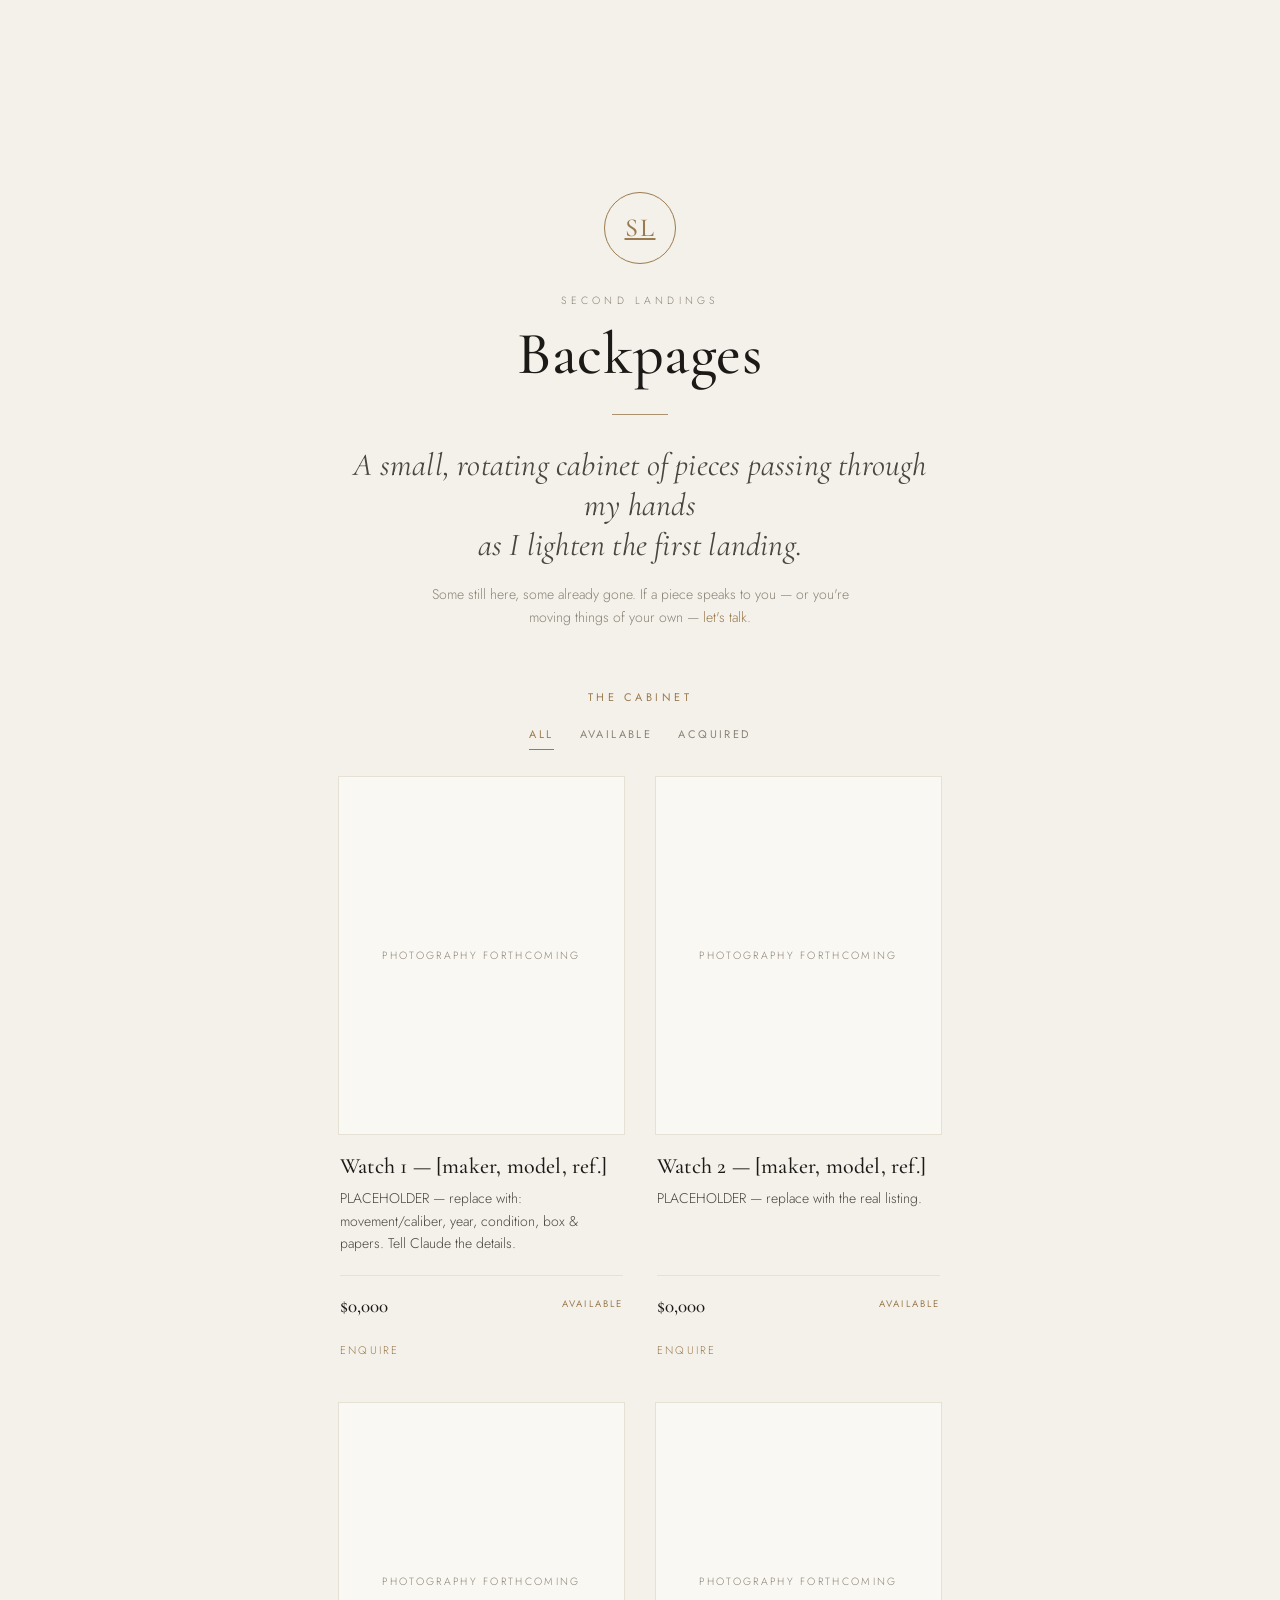
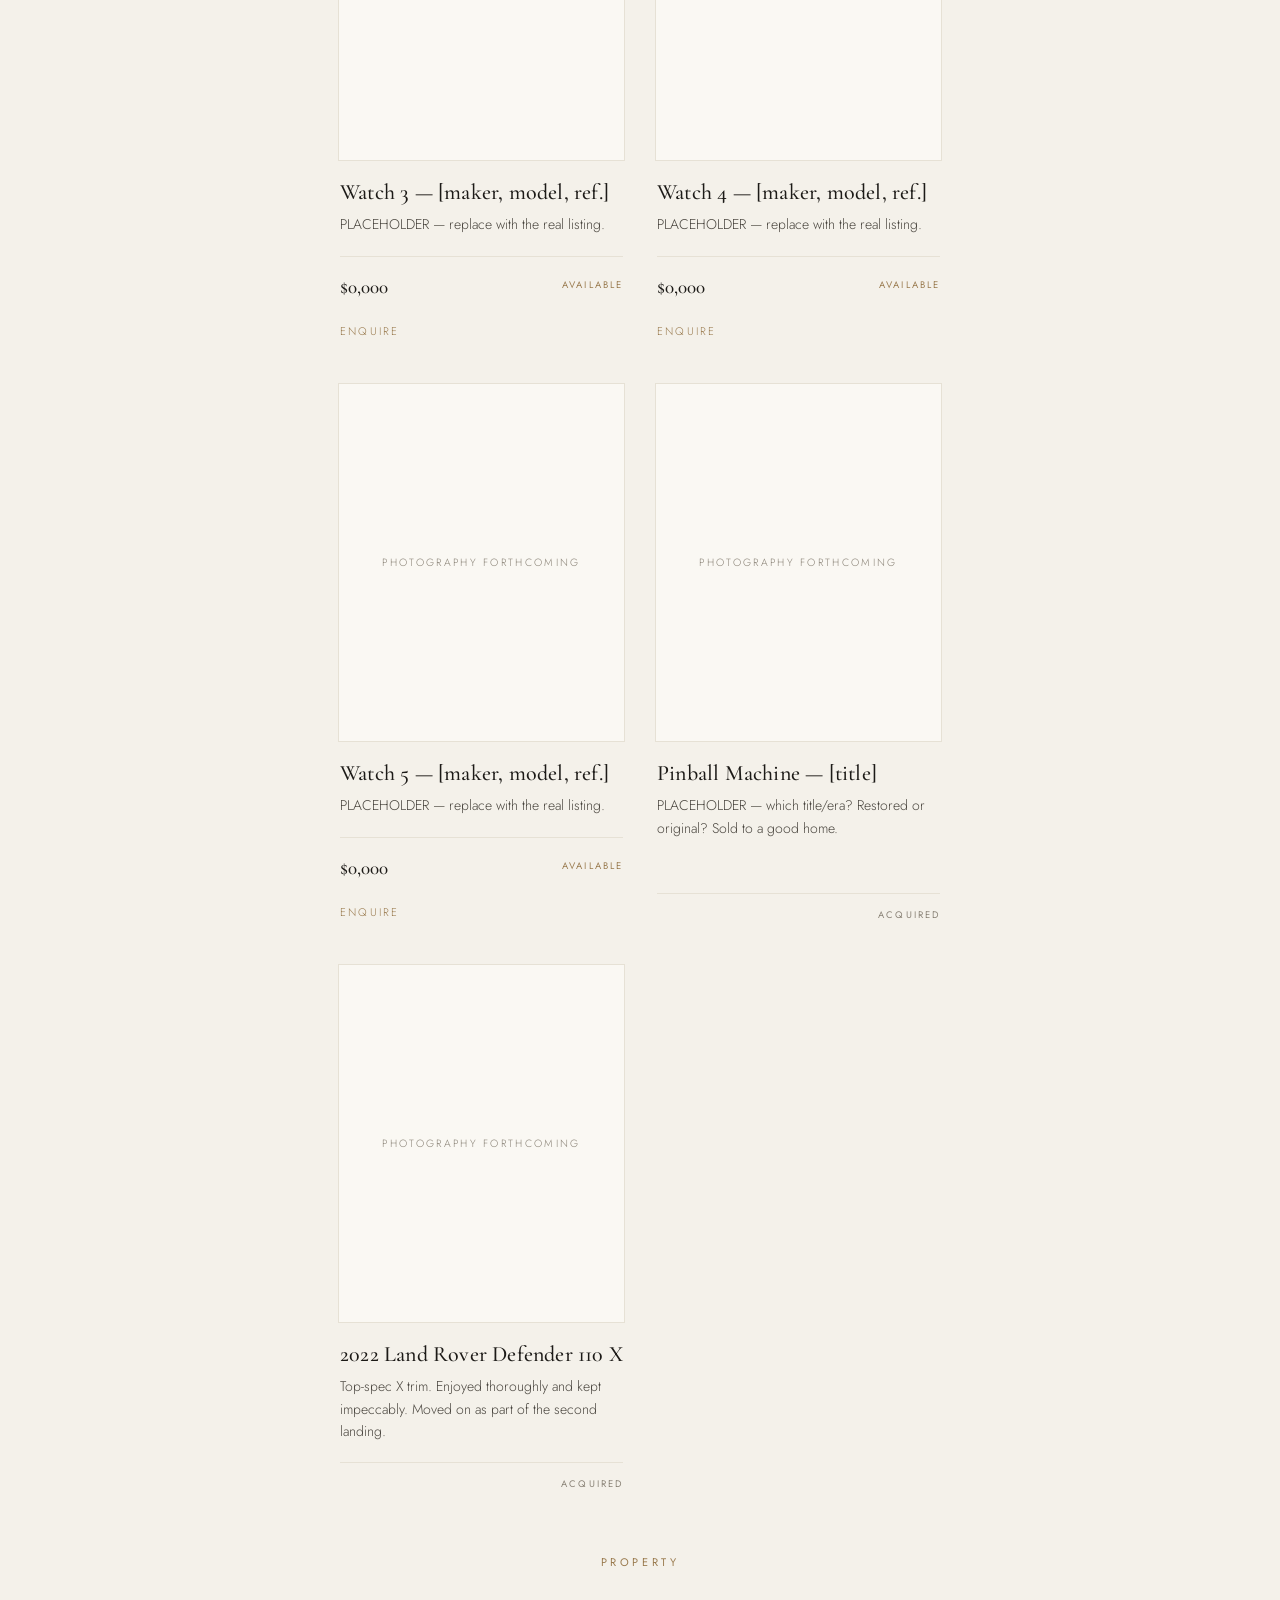
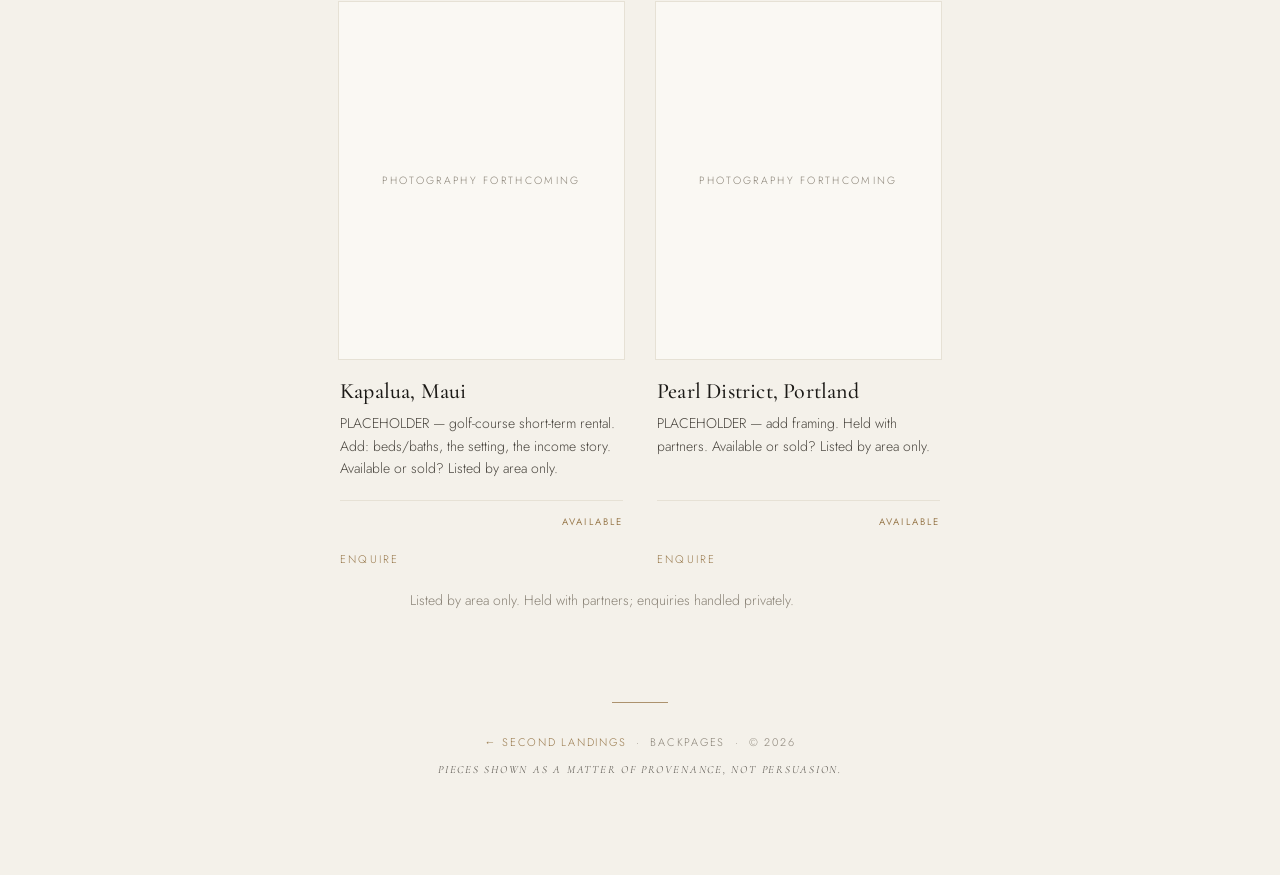
==== backpages/index.html @ ad4c68bb "Add Backpages page (luxury goods + property) at /backpages/ Reuses the card renderer (app.js) with a" ====
<!DOCTYPE html>
<html lang="en">
<head>
  <meta charset="UTF-8" />
  <meta name="viewport" content="width=device-width, initial-scale=1.0" />
  <title>Backpages · Second Landings</title>
  <meta name="description" content="A small, rotating cabinet of pieces passing through my hands — watches and objects, some still here, some already gone." />

  <meta property="og:title" content="Backpages · Second Landings" />
  <meta property="og:description" content="A small, rotating cabinet — watches and objects, some still here, some already gone." />
  <meta property="og:type" content="website" />

  <link rel="preconnect" href="https://fonts.googleapis.com" />
  <link rel="preconnect" href="https://fonts.gstatic.com" crossorigin />
  <link href="https://fonts.googleapis.com/css2?family=Cormorant+Garamond:ital,wght@0,400;0,500;0,600;1,400;1,500&family=Jost:wght@300;400;500&display=swap" rel="stylesheet" />
  <link rel="stylesheet" href="../styles.css" />
</head>
<body>
  <main class="wrap">

    <!-- ===== HEADER ===== -->
    <header class="hero">
      <a class="monogram" href="/" aria-label="Second Landings home">SL</a>
      <p class="eyebrow">Second Landings</p>
      <h1>Backpages</h1>
      <div class="rule" aria-hidden="true"></div>
      <p class="lead">A small, rotating cabinet of pieces passing through my hands<br />
      as I lighten the first landing.</p>
      <p class="backpages-note">Some still here, some already gone. If a piece speaks to you — or
      you're moving things of your own — <a href="mailto:you@secondlandings.com?subject=Backpages%20enquiry">let's talk</a>.</p>
    </header>

    <!-- ===== THE CABINET ===== -->
    <section class="catalog" aria-label="The cabinet">
      <div class="catalog-head">
        <p class="section-label">The Cabinet</p>
        <div class="filters" role="tablist">
          <button class="filter is-active" data-filter="all">All</button>
          <button class="filter" data-filter="available">Available</button>
          <button class="filter" data-filter="sold">Acquired</button>
        </div>
      </div>
      <div id="items" class="items">
        <p class="loading">Loading…</p>
      </div>
    </section>

    <!-- ===== PROPERTY ===== -->
    <section class="catalog" aria-label="Property">
      <div class="catalog-head">
        <p class="section-label">Property</p>
      </div>
      <div id="property" class="items">
        <p class="loading">Loading…</p>
      </div>
      <p class="backpages-note">Listed by area only. Held with partners; enquiries handled privately.</p>
    </section>

    <footer class="foot">
      <div class="rule" aria-hidden="true"></div>
      <p><a href="/">← Second Landings</a> &nbsp;·&nbsp; Backpages &nbsp;·&nbsp; © <span id="year"></span></p>
      <p class="foot-note">Pieces shown as a matter of provenance, not persuasion.</p>
    </footer>

  </main>

  <script src="../app.js?v=2"></script>
</body>
</html>
---- styles.css ----
:root {
  /* Warm ivory gallery palette */
  --bg: #f4f1ea;
  --surface: #faf8f3;
  --ink: #1c1a17;
  --ink-soft: #4a463f;
  --muted: #8a8377;
  --line: #d8d2c4;
  --line-soft: #e6e1d5;
  --gold: #9a7b4f;       /* antique brass accent, used sparingly */
  --gold-soft: #b79b71;
  --maxw: 660px;
  --serif: "Cormorant Garamond", Georgia, "Times New Roman", serif;
  --sans: "Jost", -apple-system, BlinkMacSystemFont, "Segoe UI", sans-serif;
}

@media (prefers-color-scheme: dark) {
  :root {
    --bg: #14130f;
    --surface: #1b1915;
    --ink: #efe9dc;
    --ink-soft: #c7bfae;
    --muted: #8f887a;
    --line: #322e26;
    --line-soft: #2a2620;
    --gold: #c2a06a;
    --gold-soft: #d8bc8a;
  }
}

* { box-sizing: border-box; }

html { -webkit-font-smoothing: antialiased; text-rendering: optimizeLegibility; }

body {
  margin: 0;
  background: var(--bg);
  color: var(--ink);
  font-family: var(--sans);
  font-weight: 300;
  line-height: 1.65;
}

.wrap {
  max-width: var(--maxw);
  margin: 0 auto;
  padding: 88px 28px 96px;
}

/* shared hairline rule */
.rule {
  width: 56px;
  height: 1px;
  background: var(--gold);
  margin: 26px auto;
  opacity: .8;
}

.section-label {
  font-family: var(--sans);
  font-size: 11px;
  font-weight: 400;
  letter-spacing: 0.32em;
  text-transform: uppercase;
  color: var(--gold);
  margin: 0 0 22px;
}

/* ===== Hero ===== */
.hero { text-align: center; margin-bottom: 76px; }
.monogram {
  width: 72px; height: 72px; margin: 0 auto 28px;
  border: 1px solid var(--gold);
  border-radius: 50%;
  display: grid; place-items: center;
  font-family: var(--serif);
  font-size: 26px; font-weight: 500; letter-spacing: 2px;
  color: var(--gold);
}
.eyebrow {
  font-size: 10.5px; letter-spacing: 0.4em; text-transform: uppercase;
  color: var(--muted); margin: 0 0 14px;
}
.hero h1 {
  font-family: var(--serif);
  font-weight: 500;
  font-size: clamp(40px, 9vw, 60px);
  letter-spacing: 0.01em;
  line-height: 1.05;
  margin: 0;
}
.tagline {
  font-family: var(--serif);
  font-size: 19px; font-style: italic; font-weight: 400;
  color: var(--ink-soft); margin: 0; letter-spacing: .2px;
}
.tagline code {
  font-family: var(--sans); font-style: normal; font-size: 12px;
  background: var(--surface); border: 1px solid var(--line-soft);
  padding: 1px 7px; border-radius: 3px;
}

/* ===== Index / Links ===== */
.links { margin: 0 0 80px; text-align: center; }
.link {
  display: flex; align-items: baseline; justify-content: space-between;
  padding: 19px 4px;
  border-top: 1px solid var(--line-soft);
  color: var(--ink); text-decoration: none;
  transition: padding-left .35s ease, color .35s ease;
}
.links .link:last-of-type { border-bottom: 1px solid var(--line-soft); }
.link:hover { padding-left: 14px; color: var(--gold); }
.link-label {
  font-family: var(--serif); font-size: 22px; font-weight: 500;
  letter-spacing: .2px;
}
.link-meta {
  font-size: 11px; letter-spacing: 0.18em; text-transform: uppercase;
  color: var(--muted);
}
.link:hover .link-meta { color: var(--gold-soft); }

/* ===== Collection ===== */
.catalog-head { margin-bottom: 30px; }
.catalog-head .section-label { margin-bottom: 18px; }
.filters { display: flex; gap: 26px; justify-content: center; }
.filter {
  border: 0; background: none; cursor: pointer;
  font-family: var(--sans);
  font-size: 11px; letter-spacing: 0.22em; text-transform: uppercase;
  color: var(--muted); padding: 4px 0; position: relative;
  transition: color .3s ease;
}
.filter:hover { color: var(--ink); }
.filter.is-active { color: var(--gold); }
.filter.is-active::after {
  content: ""; position: absolute; left: 0; right: 0; bottom: -4px;
  height: 1px; background: var(--gold);
}

.items { display: grid; gap: 40px 30px; grid-template-columns: 1fr; }
@media (min-width: 540px) { .items { grid-template-columns: 1fr 1fr; } }

.card { display: flex; flex-direction: column; }
.card-media {
  aspect-ratio: 4 / 5;
  background: var(--surface);
  border: 1px solid var(--line-soft);
  display: grid; place-items: center;
  color: var(--muted); font-size: 10.5px;
  letter-spacing: 0.22em; text-transform: uppercase;
  background-size: cover; background-position: center;
  transition: opacity .4s ease;
}
.card:hover .card-media { opacity: .9; }
.card-body { padding: 18px 2px 0; display: flex; flex-direction: column; gap: 8px; flex: 1; }
.card-title {
  font-family: var(--serif); font-weight: 500; font-size: 22px;
  margin: 0; letter-spacing: .2px; line-height: 1.2;
}
.card-desc {
  margin: 0; color: var(--ink-soft); font-size: 14px; font-weight: 300;
  flex: 1; line-height: 1.6;
}
.card-foot {
  display: flex; align-items: center; justify-content: space-between;
  margin-top: 12px; padding-top: 14px; border-top: 1px solid var(--line-soft);
}
.price {
  font-family: var(--serif); font-size: 19px; font-weight: 500; color: var(--ink);
}
.price.is-sold { color: var(--muted); }

.badge {
  font-size: 9.5px; font-weight: 400; letter-spacing: 0.22em;
  text-transform: uppercase; color: var(--muted);
}
.badge.available { color: var(--gold); }
.badge.sold { color: var(--muted); }

.card-link {
  margin-top: 12px;
  font-size: 11px; letter-spacing: 0.2em; text-transform: uppercase;
  color: var(--gold); text-decoration: none;
  border-bottom: 1px solid transparent; align-self: flex-start;
  padding-bottom: 2px; transition: border-color .3s ease;
}
.card-link:hover { border-color: var(--gold); }

.loading, .empty {
  color: var(--muted); grid-column: 1 / -1; text-align: center;
  padding: 32px; font-style: italic; font-family: var(--serif); font-size: 17px;
}

/* ===== Footer ===== */
.foot { margin-top: 90px; text-align: center; color: var(--muted); }
.foot .rule { margin-bottom: 30px; }
.foot p { margin: 0; font-size: 11px; letter-spacing: 0.16em; text-transform: uppercase; }
.foot-note {
  margin-top: 10px !important; font-family: var(--serif); font-style: italic;
  font-size: 15px; letter-spacing: normal; text-transform: none; color: var(--ink-soft);
}

/* =====================================================================
   LANDING PAGE
   Single-scroll brand page. Shares the variables, monogram, .rule,
   .eyebrow, .section-label and hero h1 above; everything below is layout
   for the landing sections.
   ===================================================================== */

main { display: block; }

.section {
  max-width: var(--maxw);
  margin: 0 auto;
  padding: 0 28px;
}
.section.narrow { max-width: 560px; }

/* generous vertical rhythm between sections */
.section + .section { margin-top: 96px; }

/* Hero overrides (it's now .hero.section) */
.hero { text-align: center; margin-bottom: 0; padding-top: 104px; }
.hero .rule { margin: 28px auto 30px; }

.lead {
  font-family: var(--serif);
  font-weight: 400; font-style: italic;
  font-size: clamp(24px, 5vw, 32px);
  line-height: 1.25;
  color: var(--ink-soft);
  margin: 0 auto;
  letter-spacing: .2px;
}

/* Call to action */
.cta-row { margin-top: 40px; }
.cta {
  display: inline-block;
  font-family: var(--sans);
  font-size: 11.5px; font-weight: 400;
  letter-spacing: 0.24em; text-transform: uppercase;
  color: var(--gold);
  text-decoration: none;
  border: 1px solid var(--gold);
  padding: 15px 38px;
  transition: background .35s ease, color .35s ease;
}
.cta:hover { background: var(--gold); color: var(--bg); }
.cta-note {
  margin: 16px 0 0;
  font-size: 12px; letter-spacing: .04em; color: var(--muted);
  font-style: italic; font-family: var(--serif); font-size: 15px;
}

/* Prose blocks */
.prose { color: var(--ink-soft); }
.prose p {
  font-size: 17px; line-height: 1.7; margin: 0 0 18px;
}
.prose p:last-child { margin-bottom: 0; }
.prose em {
  font-family: var(--serif); font-style: italic; font-size: 20px;
  color: var(--ink);
}
.prose.intro {
  font-family: var(--serif); font-style: italic; font-size: 20px;
  color: var(--ink); margin: -6px 0 30px;
}

/* "Who this is for" list */
.forlist { display: flex; flex-direction: column; }
.forrow {
  display: flex; flex-direction: column; gap: 4px;
  padding: 20px 2px;
  border-top: 1px solid var(--line-soft);
}
.forrow:last-child { border-bottom: 1px solid var(--line-soft); }
.forrow-title {
  font-family: var(--serif); font-weight: 500; font-size: 21px;
  color: var(--ink); letter-spacing: .2px;
}
.forrow-note { font-size: 15px; color: var(--muted); }

/* Invitation */
.invite { text-align: center; }
.invite-line {
  font-family: var(--serif); font-style: italic; font-weight: 400;
  font-size: clamp(26px, 5.5vw, 36px);
  color: var(--ink); margin: 0 0 34px; line-height: 1.2;
}

/* Footer / elsewhere */
.elsewhere {
  display: flex; justify-content: center; flex-wrap: wrap;
  gap: 8px 30px; margin-bottom: 8px;
}
.elsewhere a {
  font-family: var(--sans);
  font-size: 11px; letter-spacing: 0.2em; text-transform: uppercase;
  color: var(--muted); text-decoration: none;
  transition: color .3s ease;
}
.elsewhere a:hover { color: var(--gold); }
.colophon {
  font-size: 10.5px !important; letter-spacing: 0.16em; color: var(--muted);
}

/* Backpages: center the cabinet header to match the centered hero */
.catalog { margin-top: 60px; }
.catalog-head { display: block; text-align: center; margin-bottom: 30px; }
.catalog-head .section-label { margin-bottom: 16px; }
.catalog-head .filters { justify-content: center; }

/* Backpages intro note + footer links */
.backpages-note {
  margin: 18px auto 0; max-width: 460px;
  font-size: 14px; line-height: 1.6; color: var(--muted);
}
.backpages-note a, .foot a {
  color: var(--gold); text-decoration: none;
  border-bottom: 1px solid transparent; transition: border-color .3s ease;
}
.backpages-note a:hover, .foot a:hover { border-color: var(--gold); }
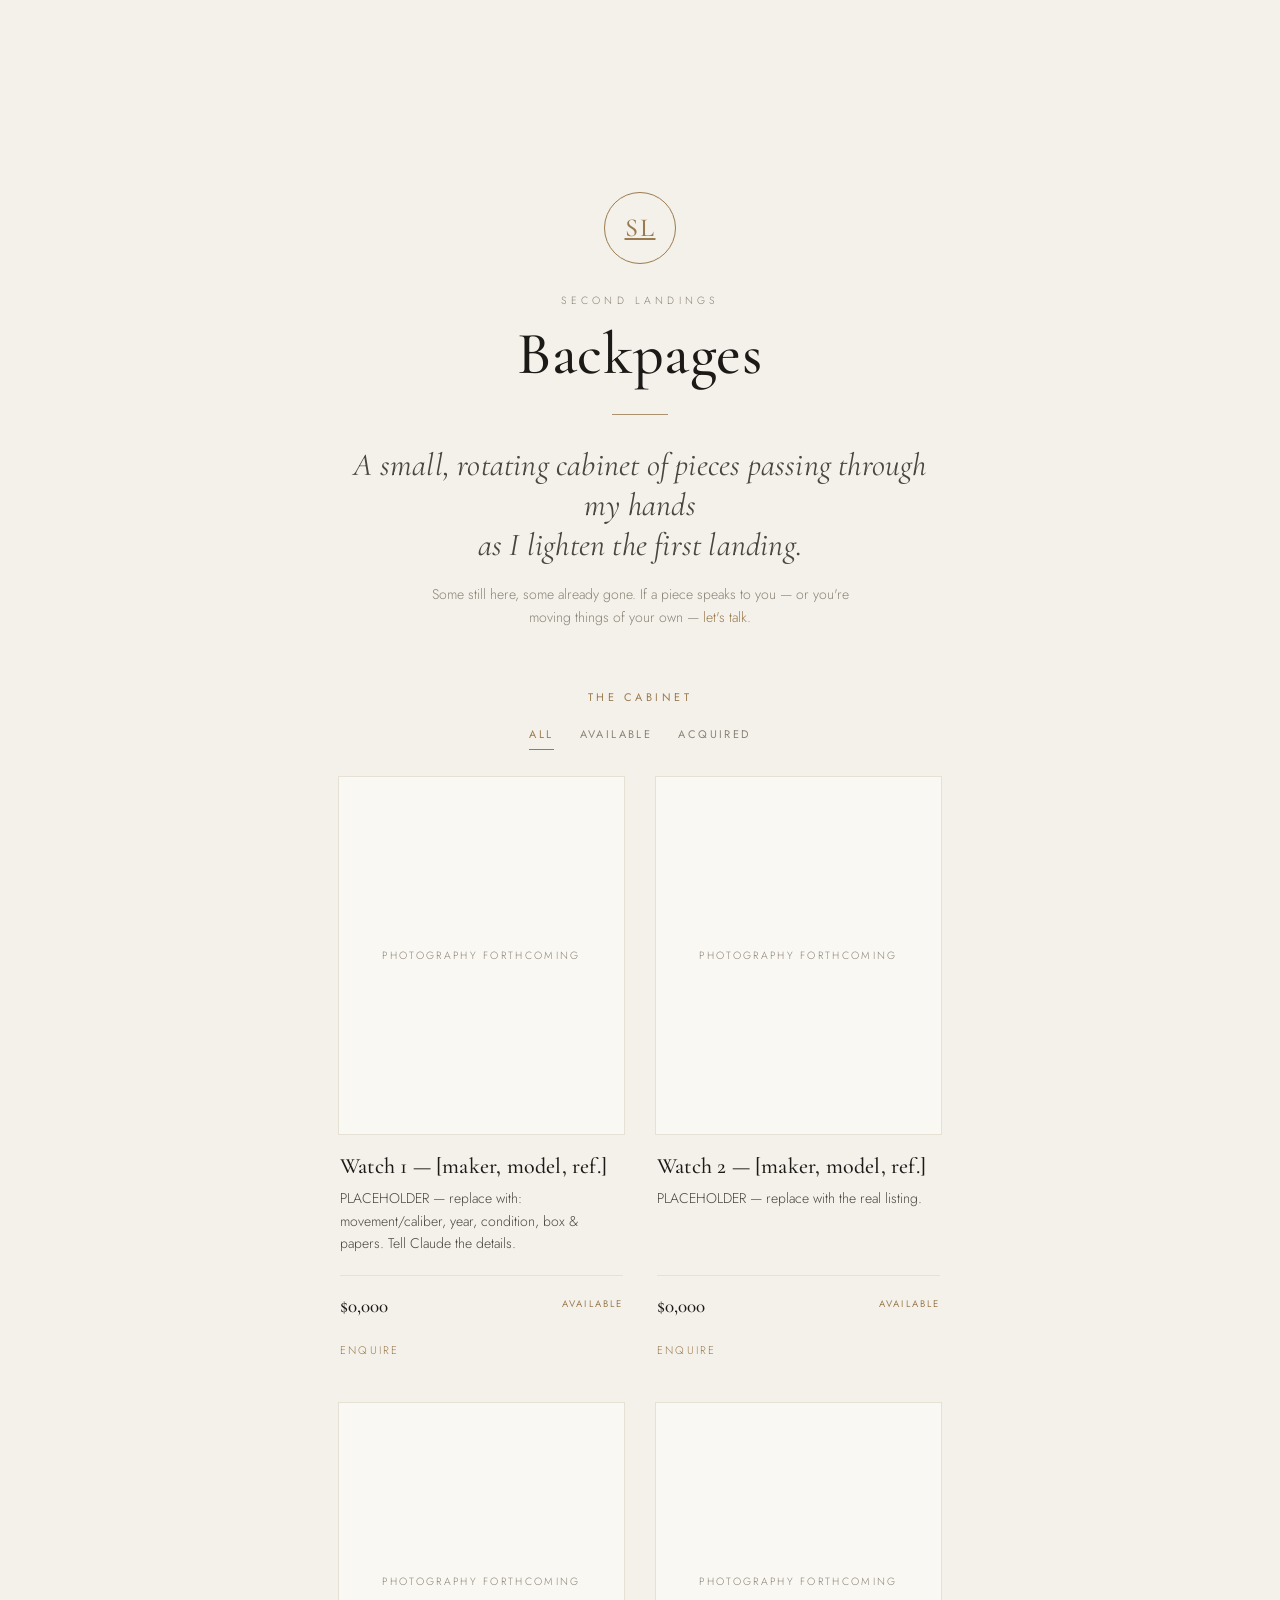
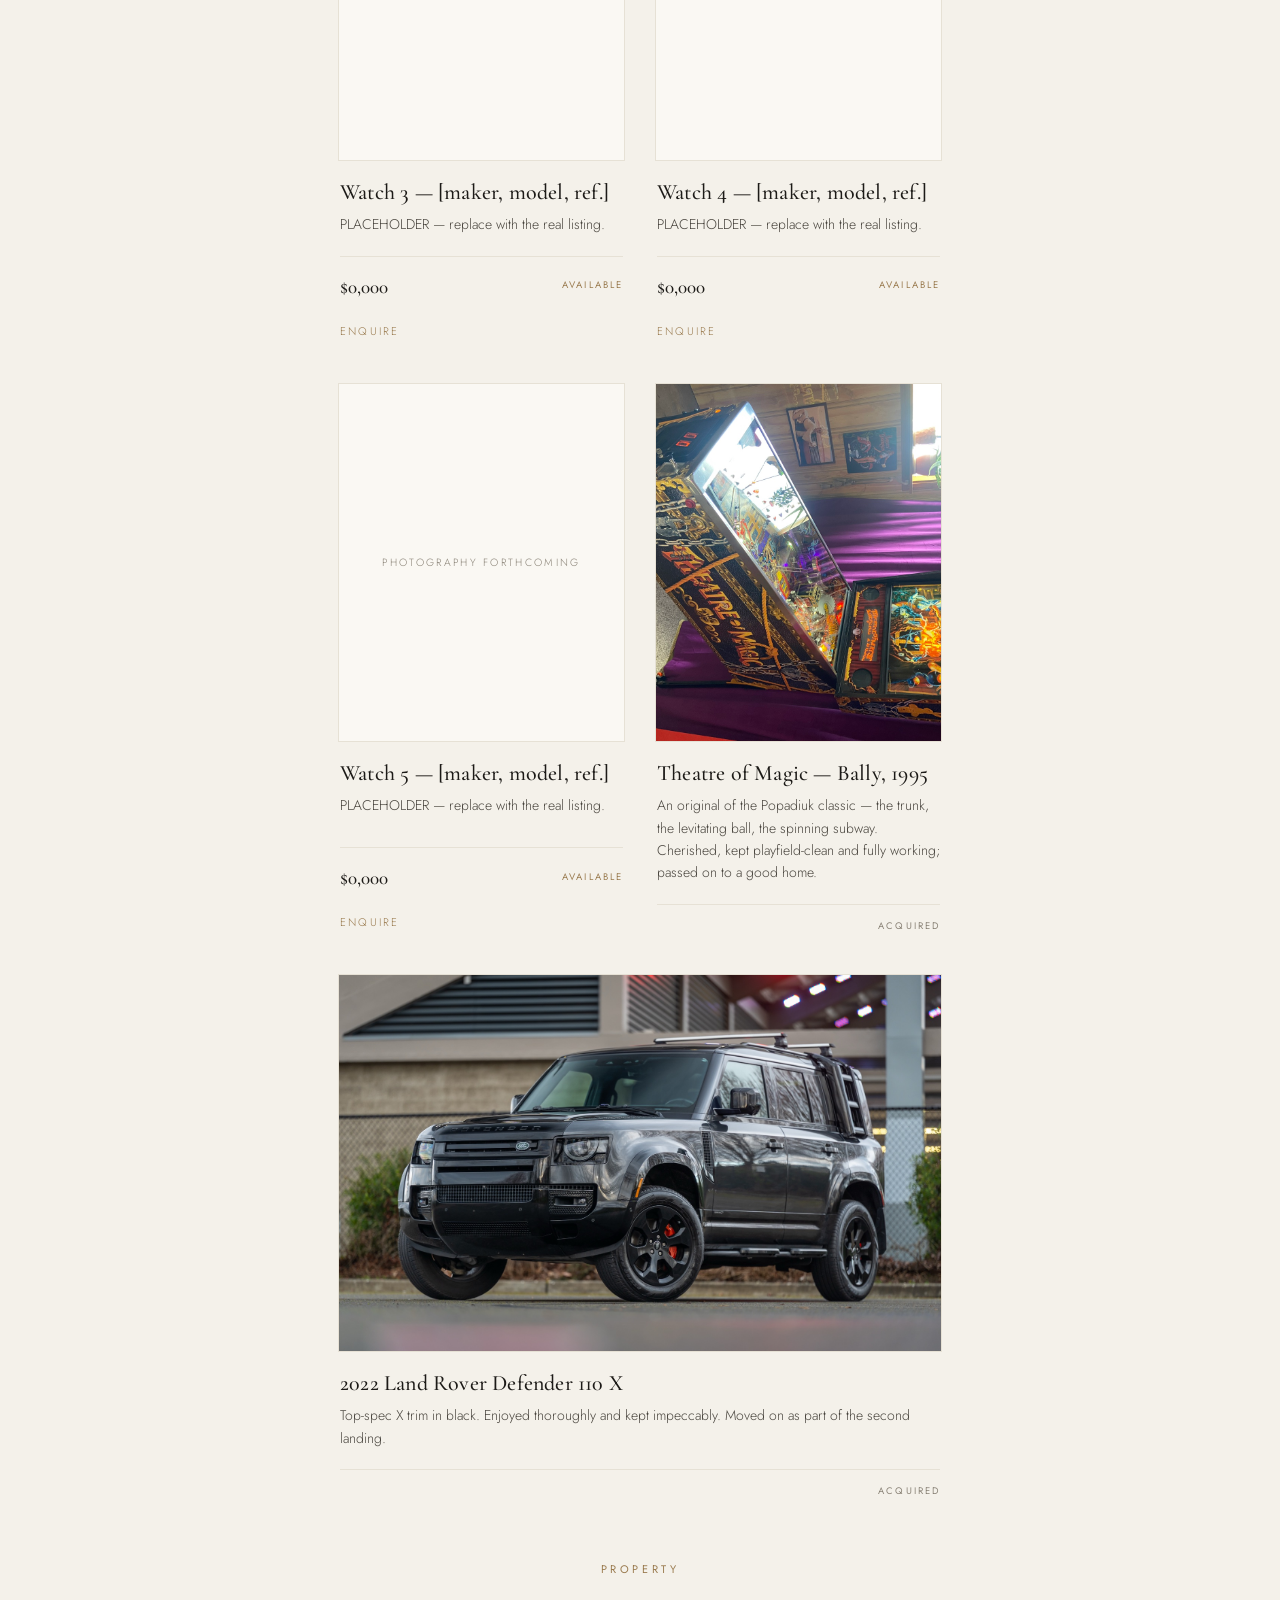
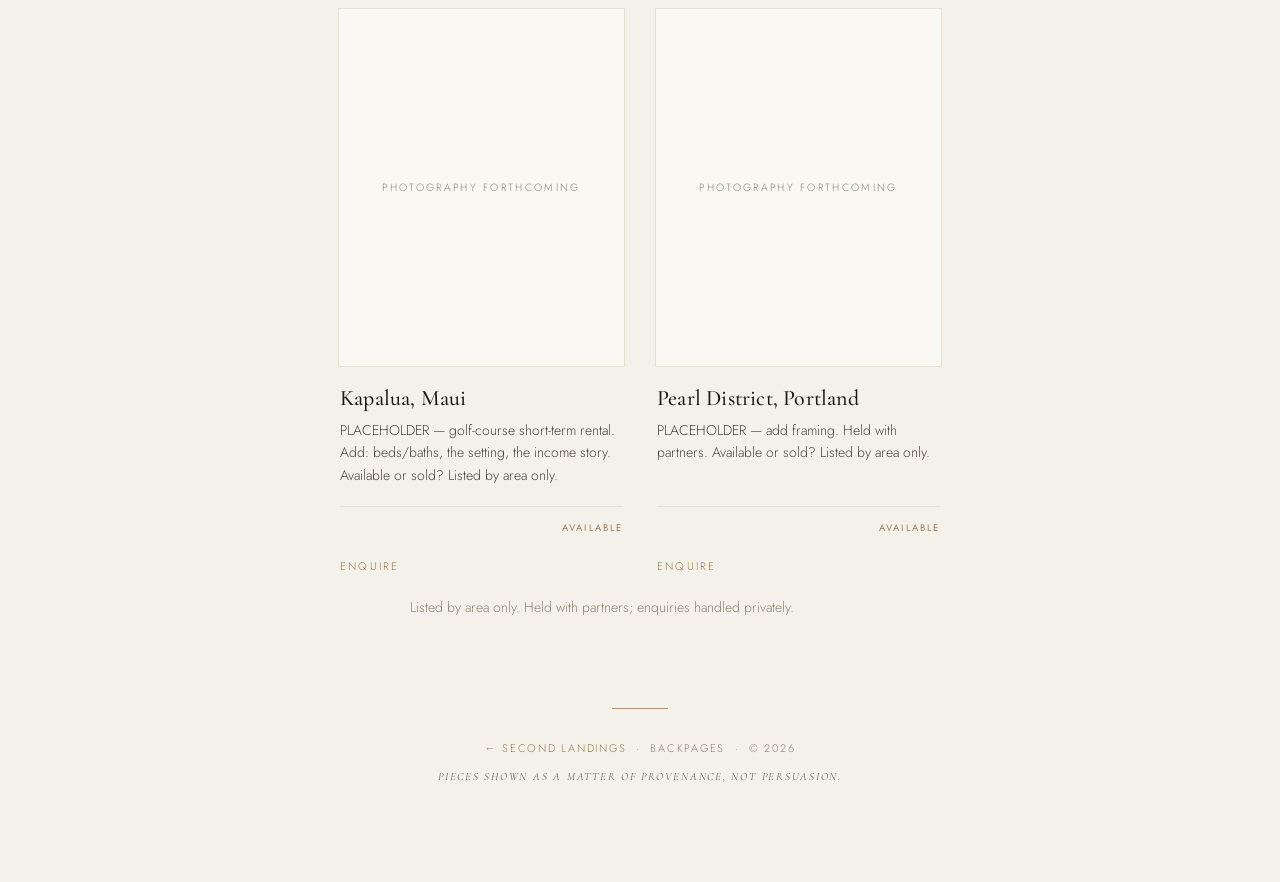
==== commit 6fd31be4: "Backpages: fix pinball orientation, add Defender photo (wide layout) - Theatre of Magic: bake rotati" ====
--- a/backpages/index.html
+++ b/backpages/index.html
@@ -13,7 +13,7 @@
   <link rel="preconnect" href="https://fonts.googleapis.com" />
   <link rel="preconnect" href="https://fonts.gstatic.com" crossorigin />
   <link href="https://fonts.googleapis.com/css2?family=Cormorant+Garamond:ital,wght@0,400;0,500;0,600;1,400;1,500&family=Jost:wght@300;400;500&display=swap" rel="stylesheet" />
-  <link rel="stylesheet" href="../styles.css" />
+  <link rel="stylesheet" href="../styles.css?v=2" />
 </head>
 <body>
   <main class="wrap">
@@ -64,6 +64,6 @@
 
   </main>
 
-  <script src="../app.js?v=2"></script>
+  <script src="../app.js?v=3"></script>
 </body>
 </html>
--- a/styles.css
+++ b/styles.css
@@ -308,6 +308,10 @@
   font-size: 10.5px !important; letter-spacing: 0.16em; color: var(--muted);
 }
 
+/* Backpages: full-width "wide" cards for landscape subjects (vehicles, property) */
+.card.wide { grid-column: 1 / -1; }
+.card.wide .card-media { aspect-ratio: 16 / 10; }
+
 /* Backpages: center the cabinet header to match the centered hero */
 .catalog { margin-top: 60px; }
 .catalog-head { display: block; text-align: center; margin-bottom: 30px; }
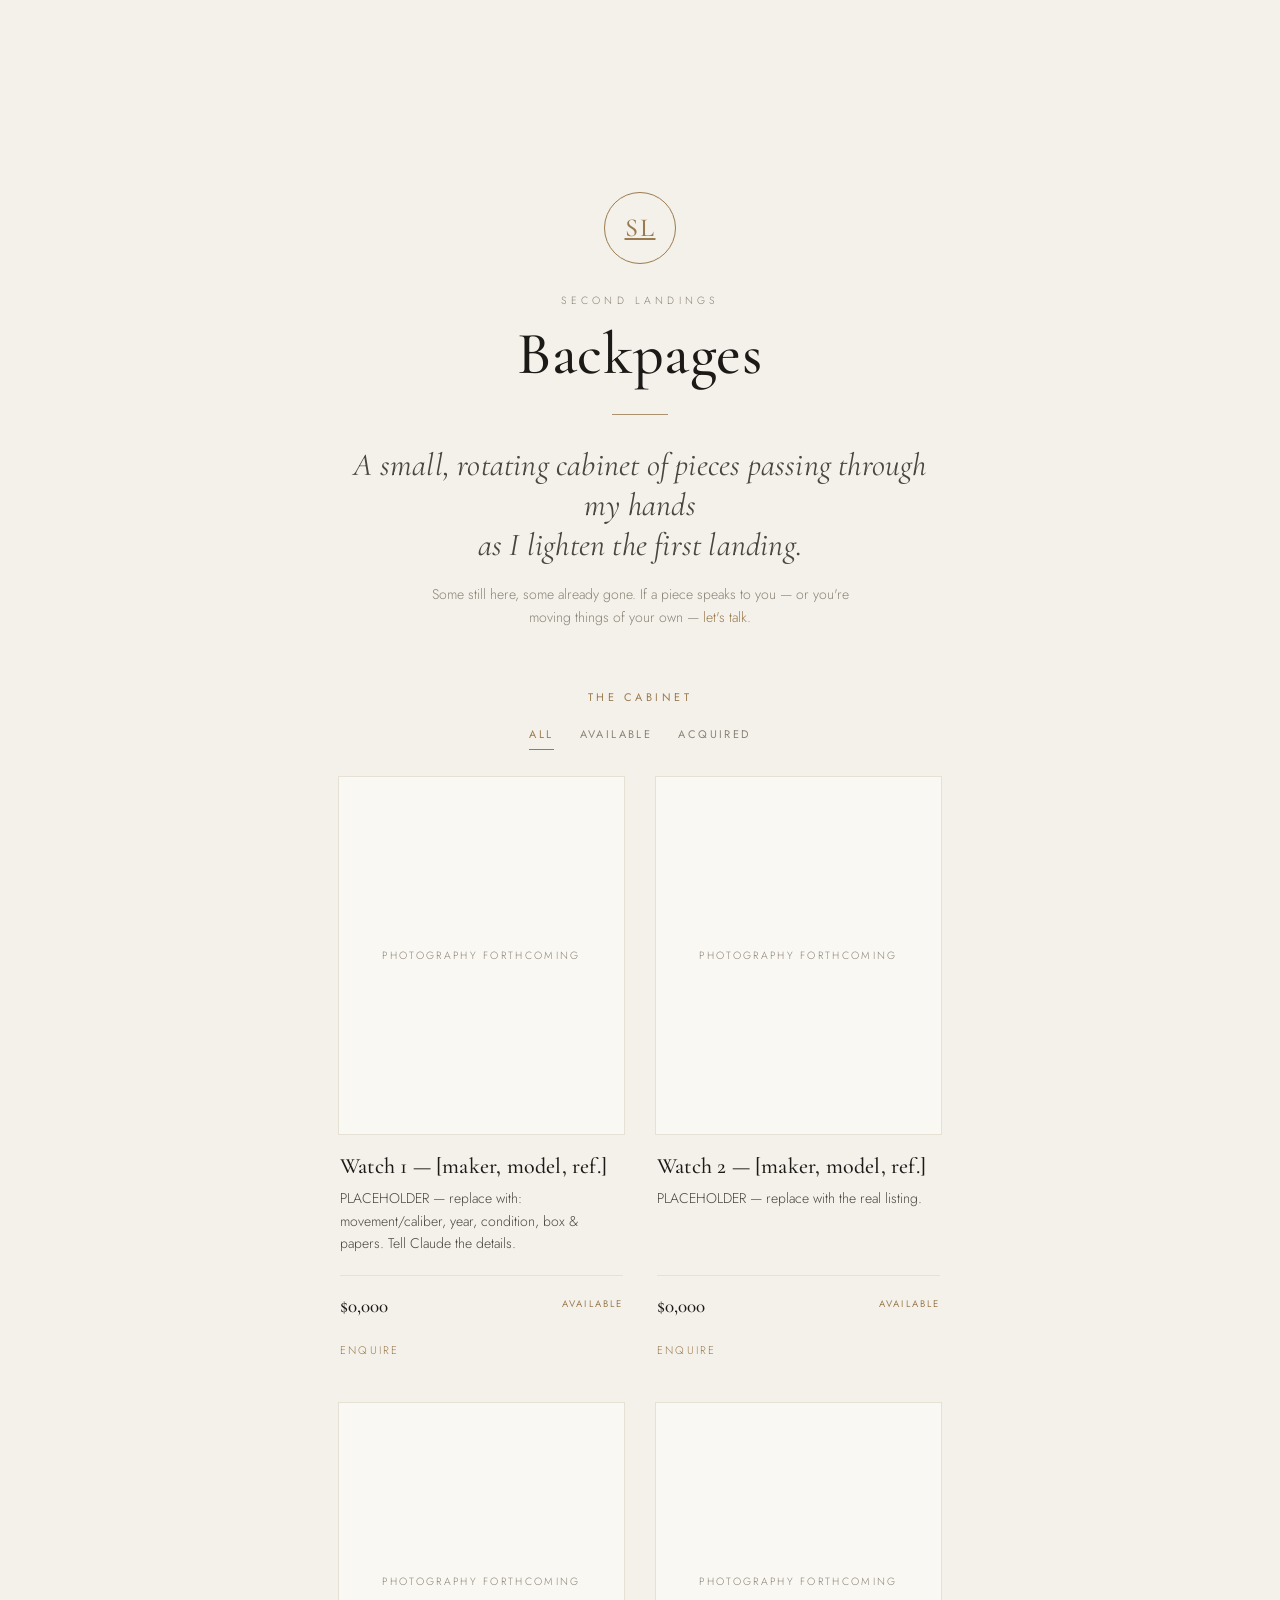
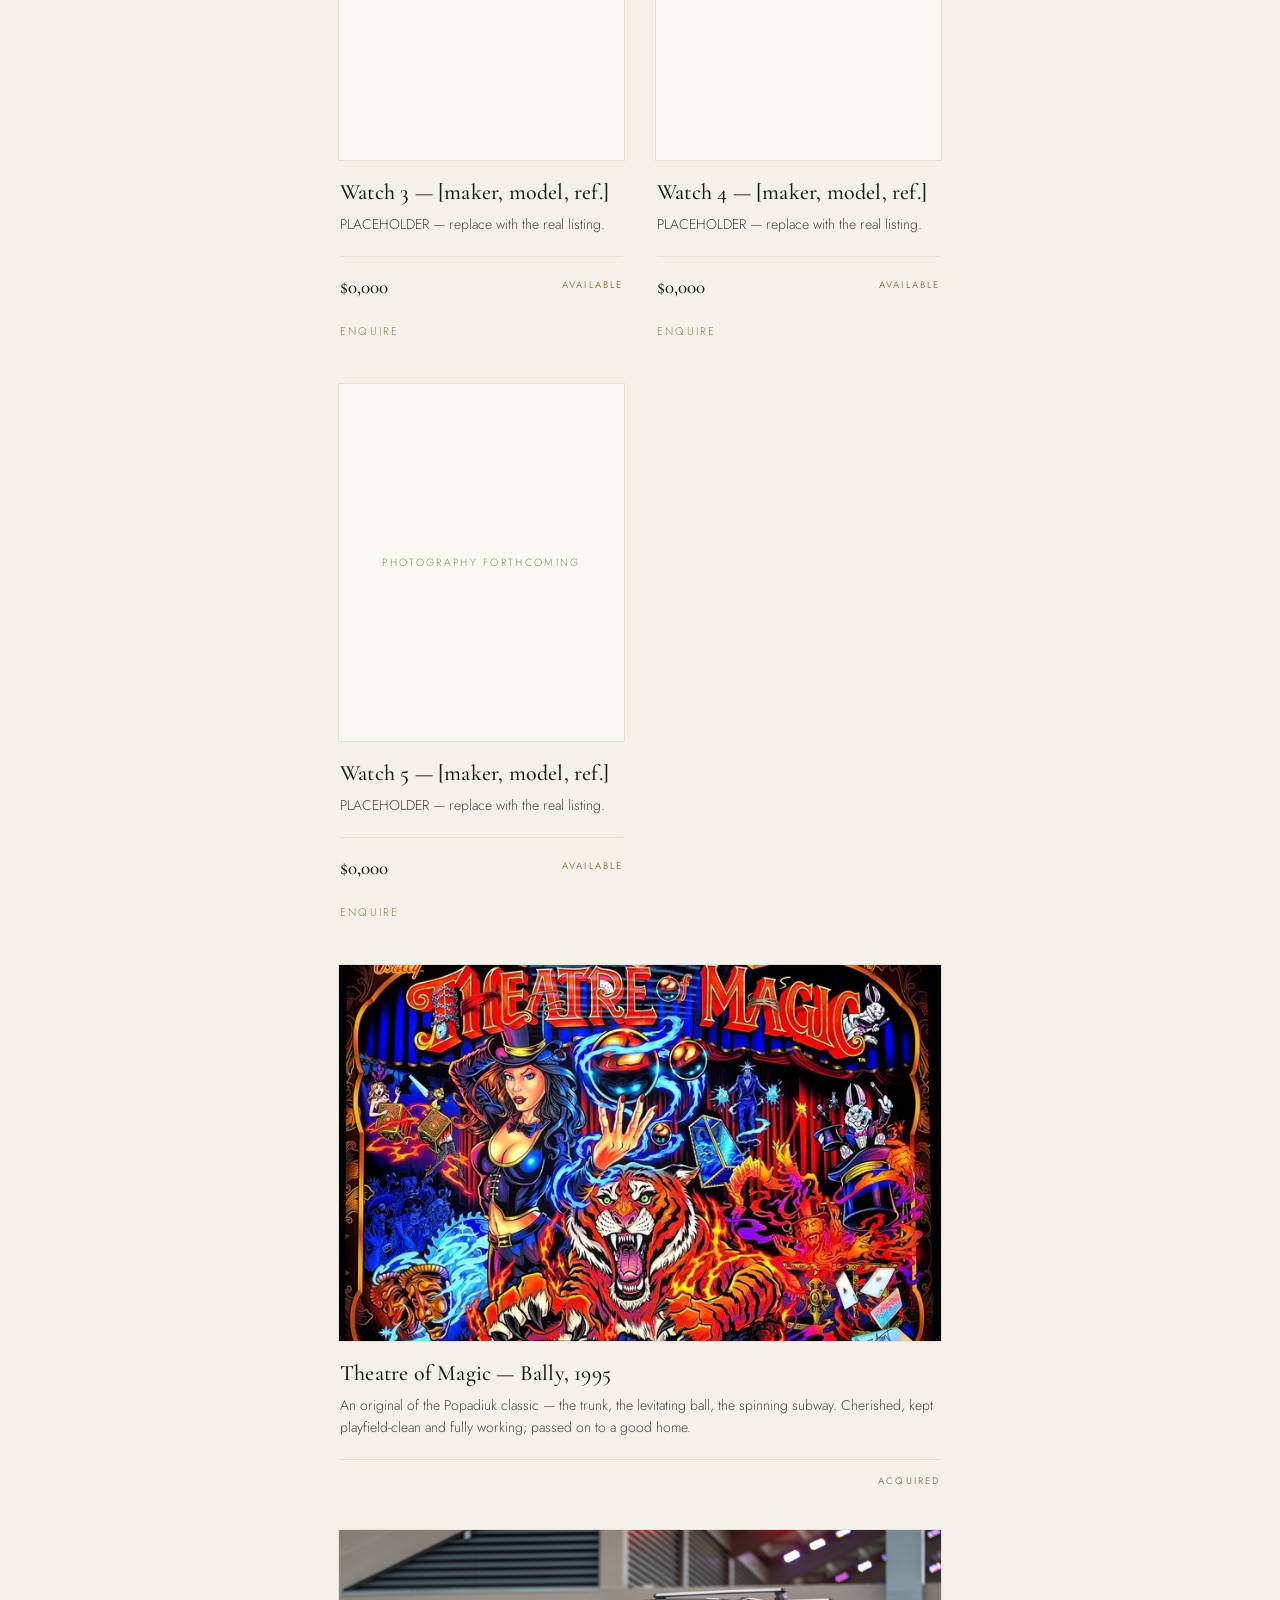
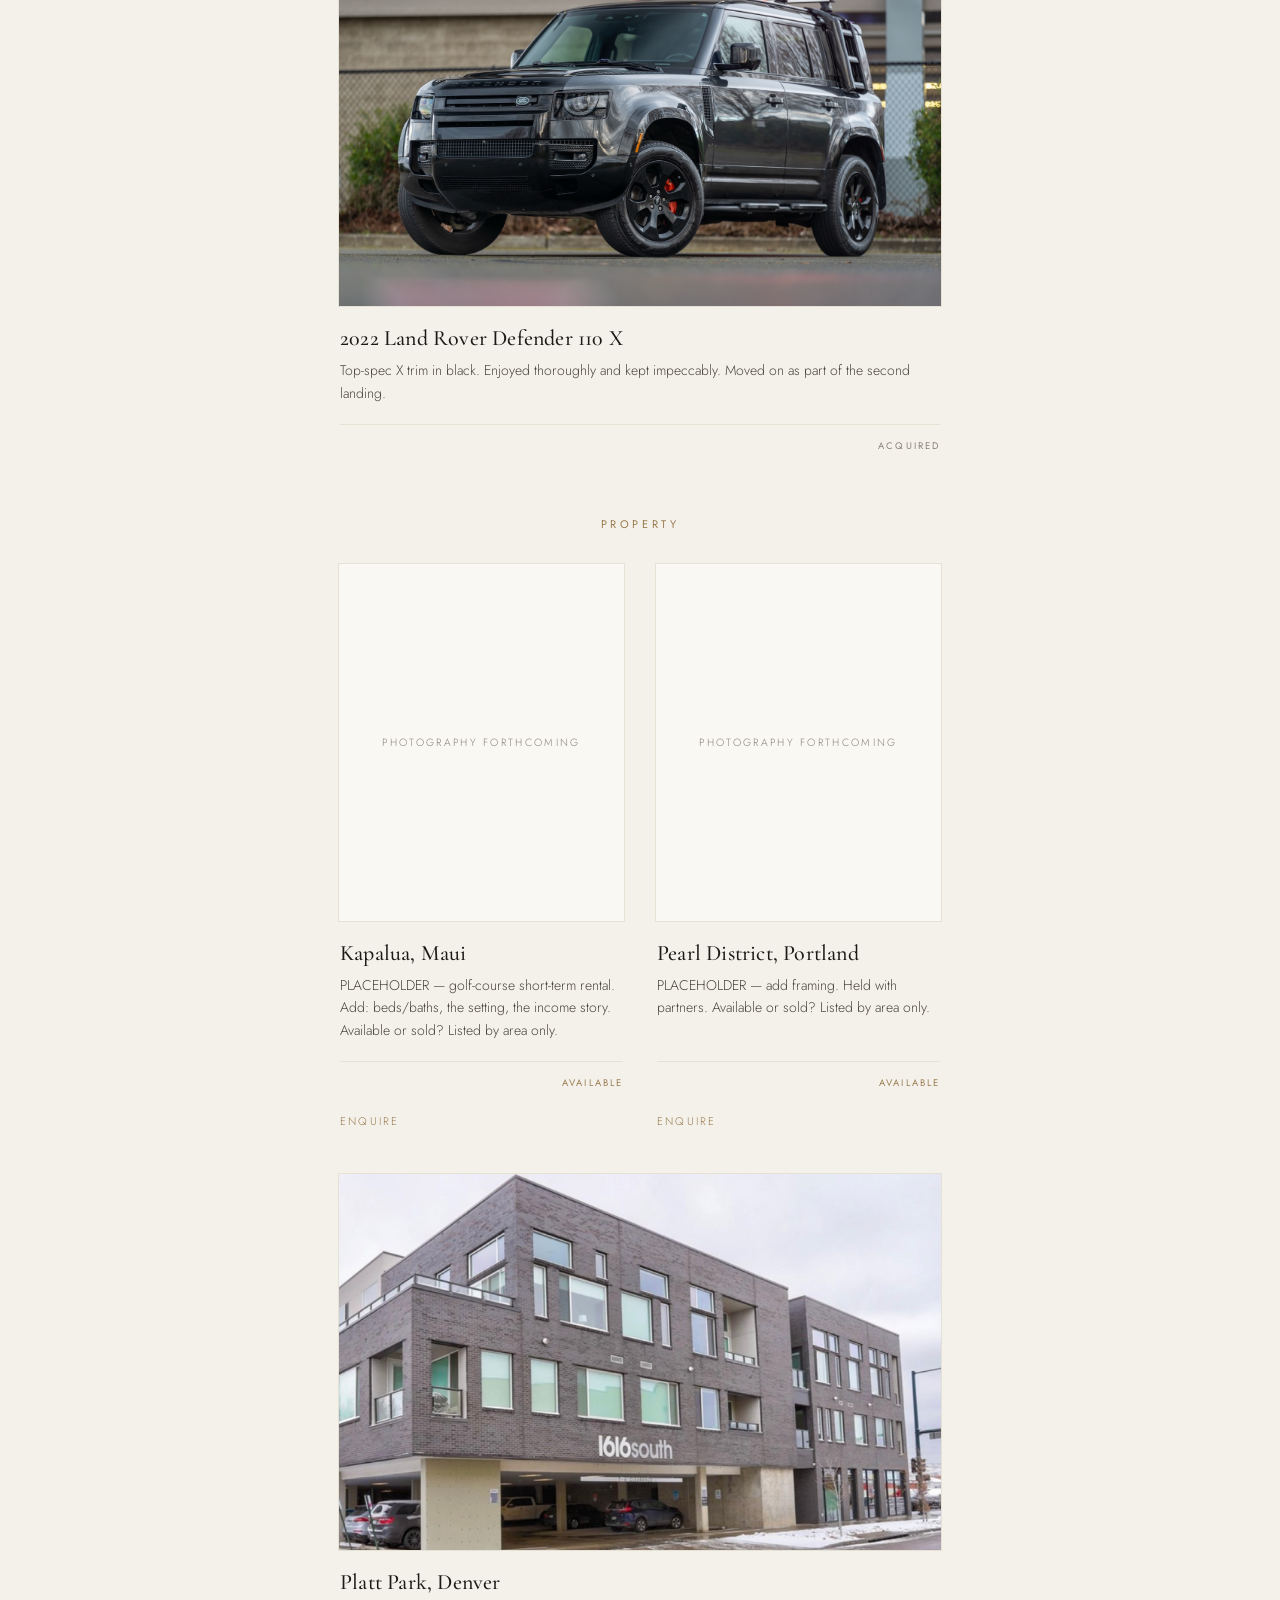
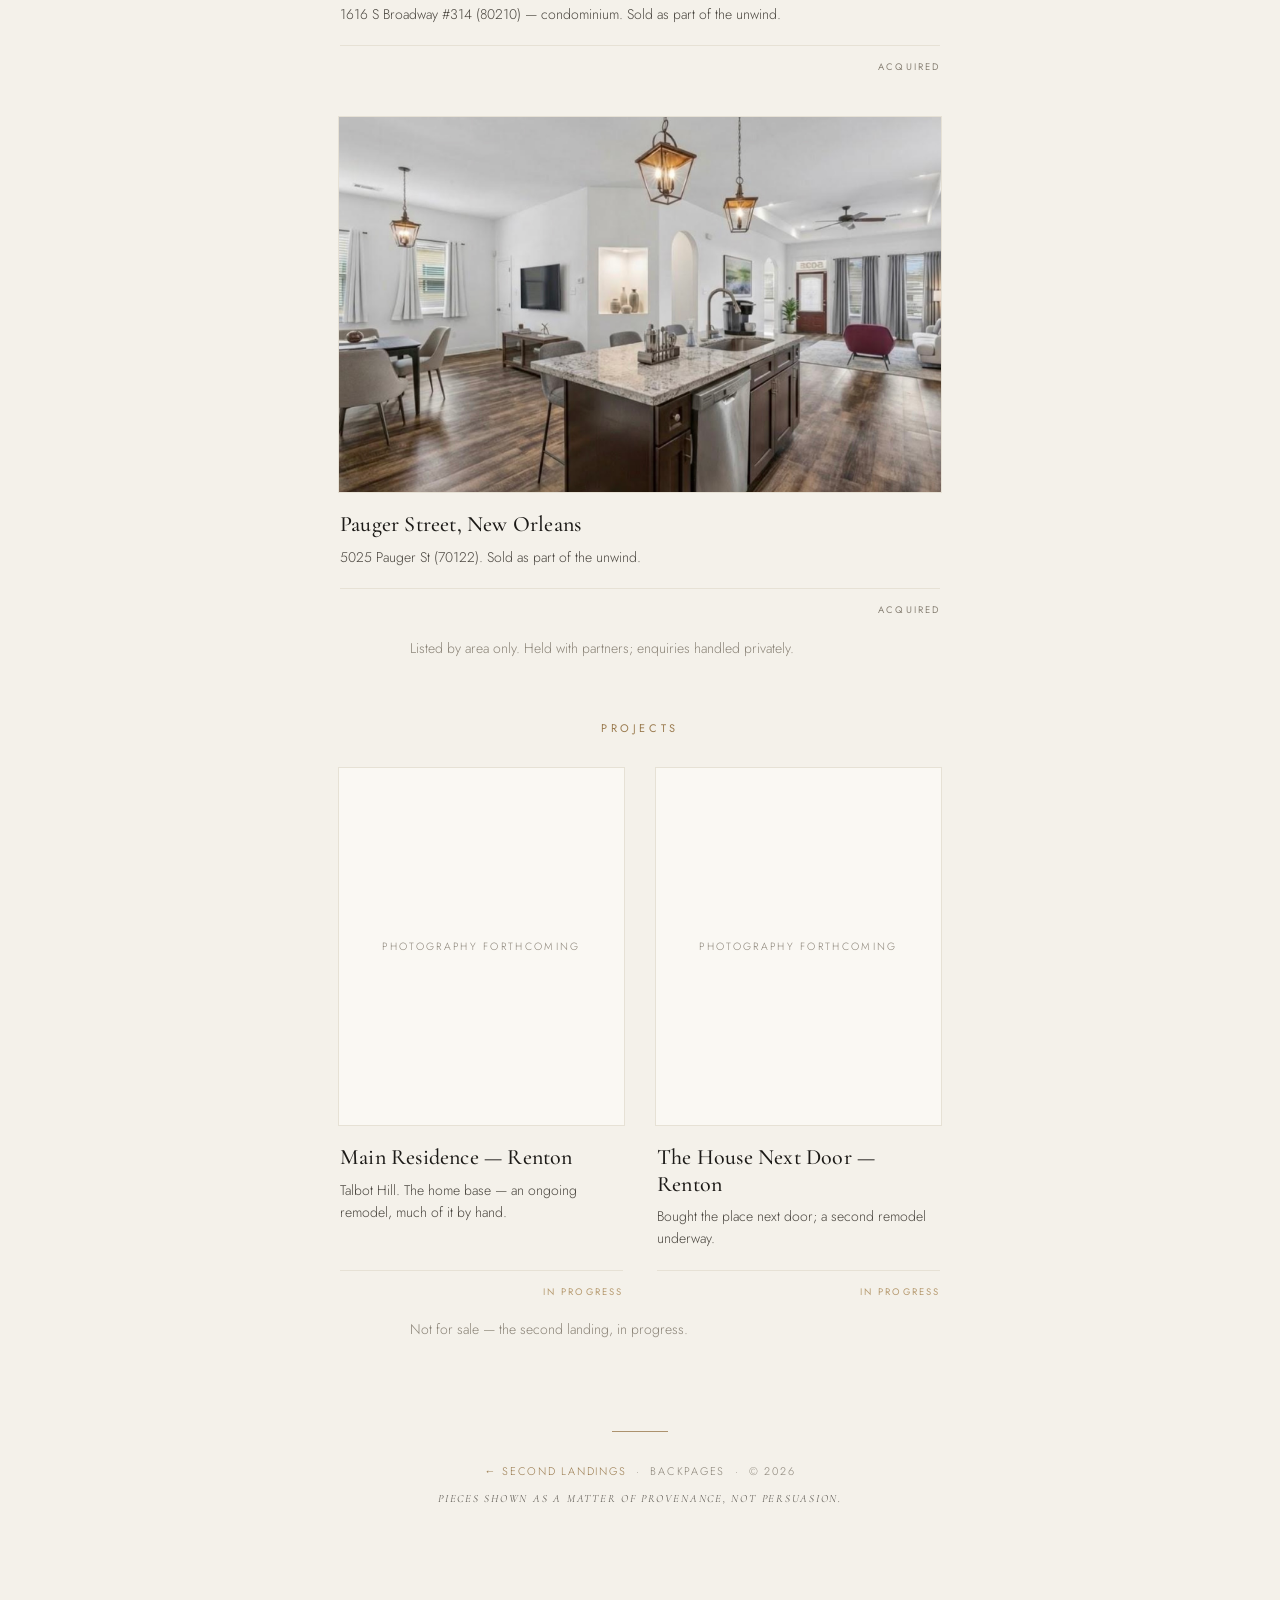
==== commit d2536802: "Backpages: add Projects section (Renton remodels, In Progress) New 'project' category/status: render" ====
--- a/backpages/index.html
+++ b/backpages/index.html
@@ -56,6 +56,17 @@
       <p class="backpages-note">Listed by area only. Held with partners; enquiries handled privately.</p>
     </section>
 
+    <!-- ===== PROJECTS (remodels — not for sale) ===== -->
+    <section class="catalog" aria-label="Projects">
+      <div class="catalog-head">
+        <p class="section-label">Projects</p>
+      </div>
+      <div id="projects" class="items">
+        <p class="loading">Loading…</p>
+      </div>
+      <p class="backpages-note">Not for sale — the second landing, in progress.</p>
+    </section>
+
     <footer class="foot">
       <div class="rule" aria-hidden="true"></div>
       <p><a href="/">← Second Landings</a> &nbsp;·&nbsp; Backpages &nbsp;·&nbsp; © <span id="year"></span></p>
@@ -64,6 +75,6 @@
 
   </main>
 
-  <script src="../app.js?v=3"></script>
+  <script src="../app.js?v=4"></script>
 </body>
 </html>
--- a/styles.css
+++ b/styles.css
@@ -178,6 +178,7 @@
 }
 .badge.available { color: var(--gold); }
 .badge.sold { color: var(--muted); }
+.badge.project { color: var(--gold-soft); }
 
 .card-link {
   margin-top: 12px;
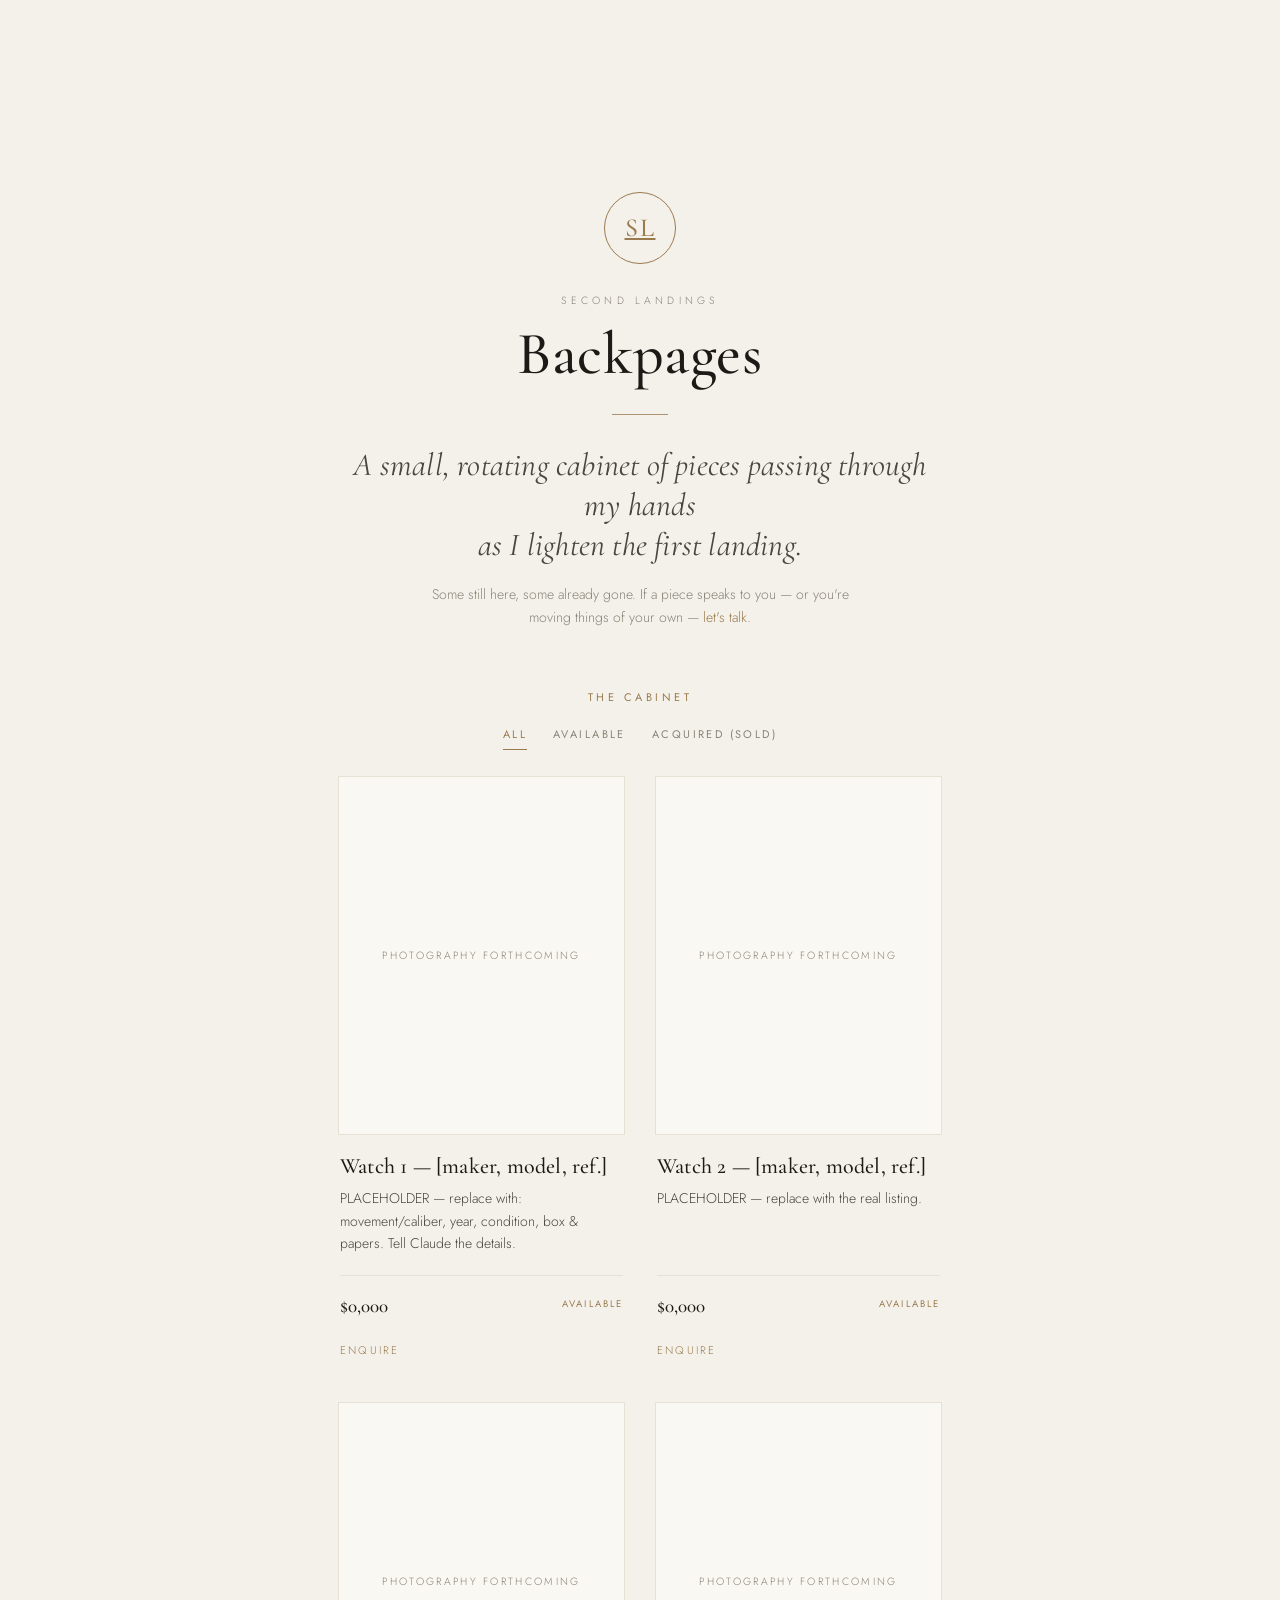
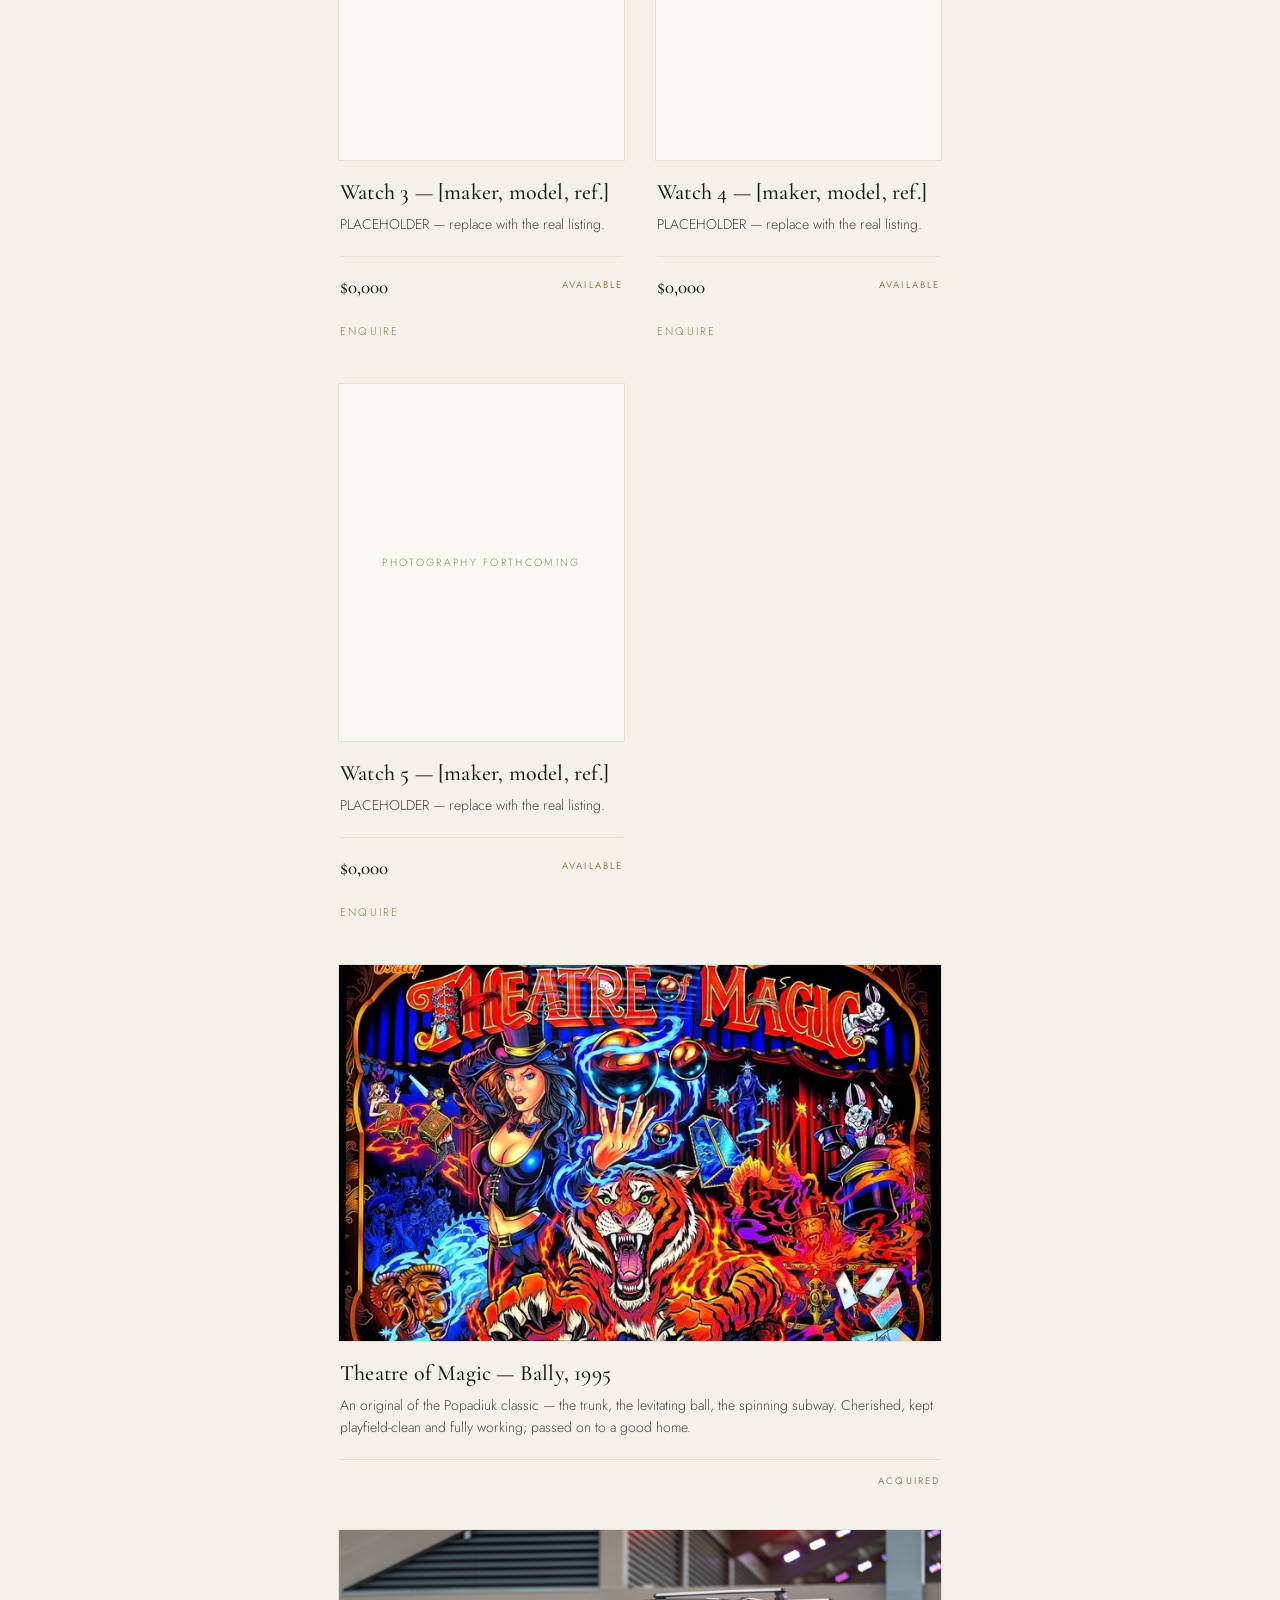
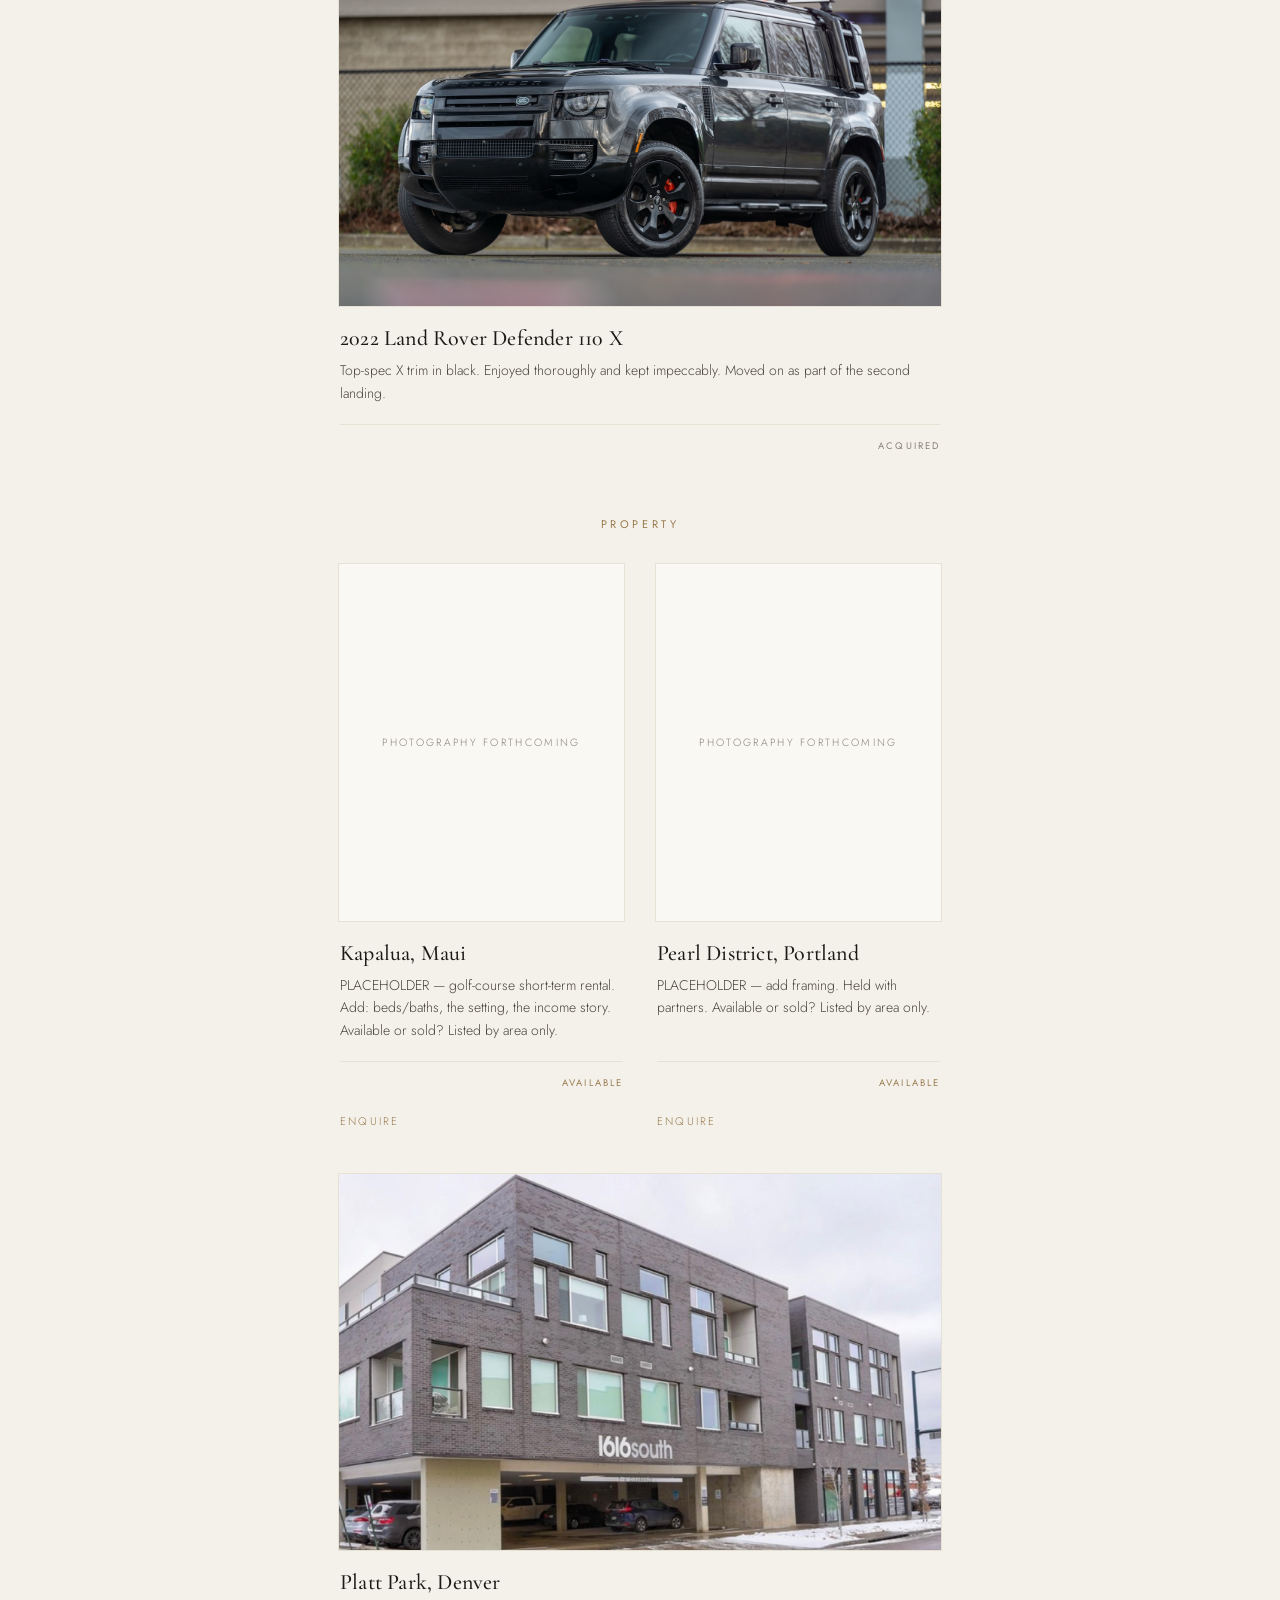
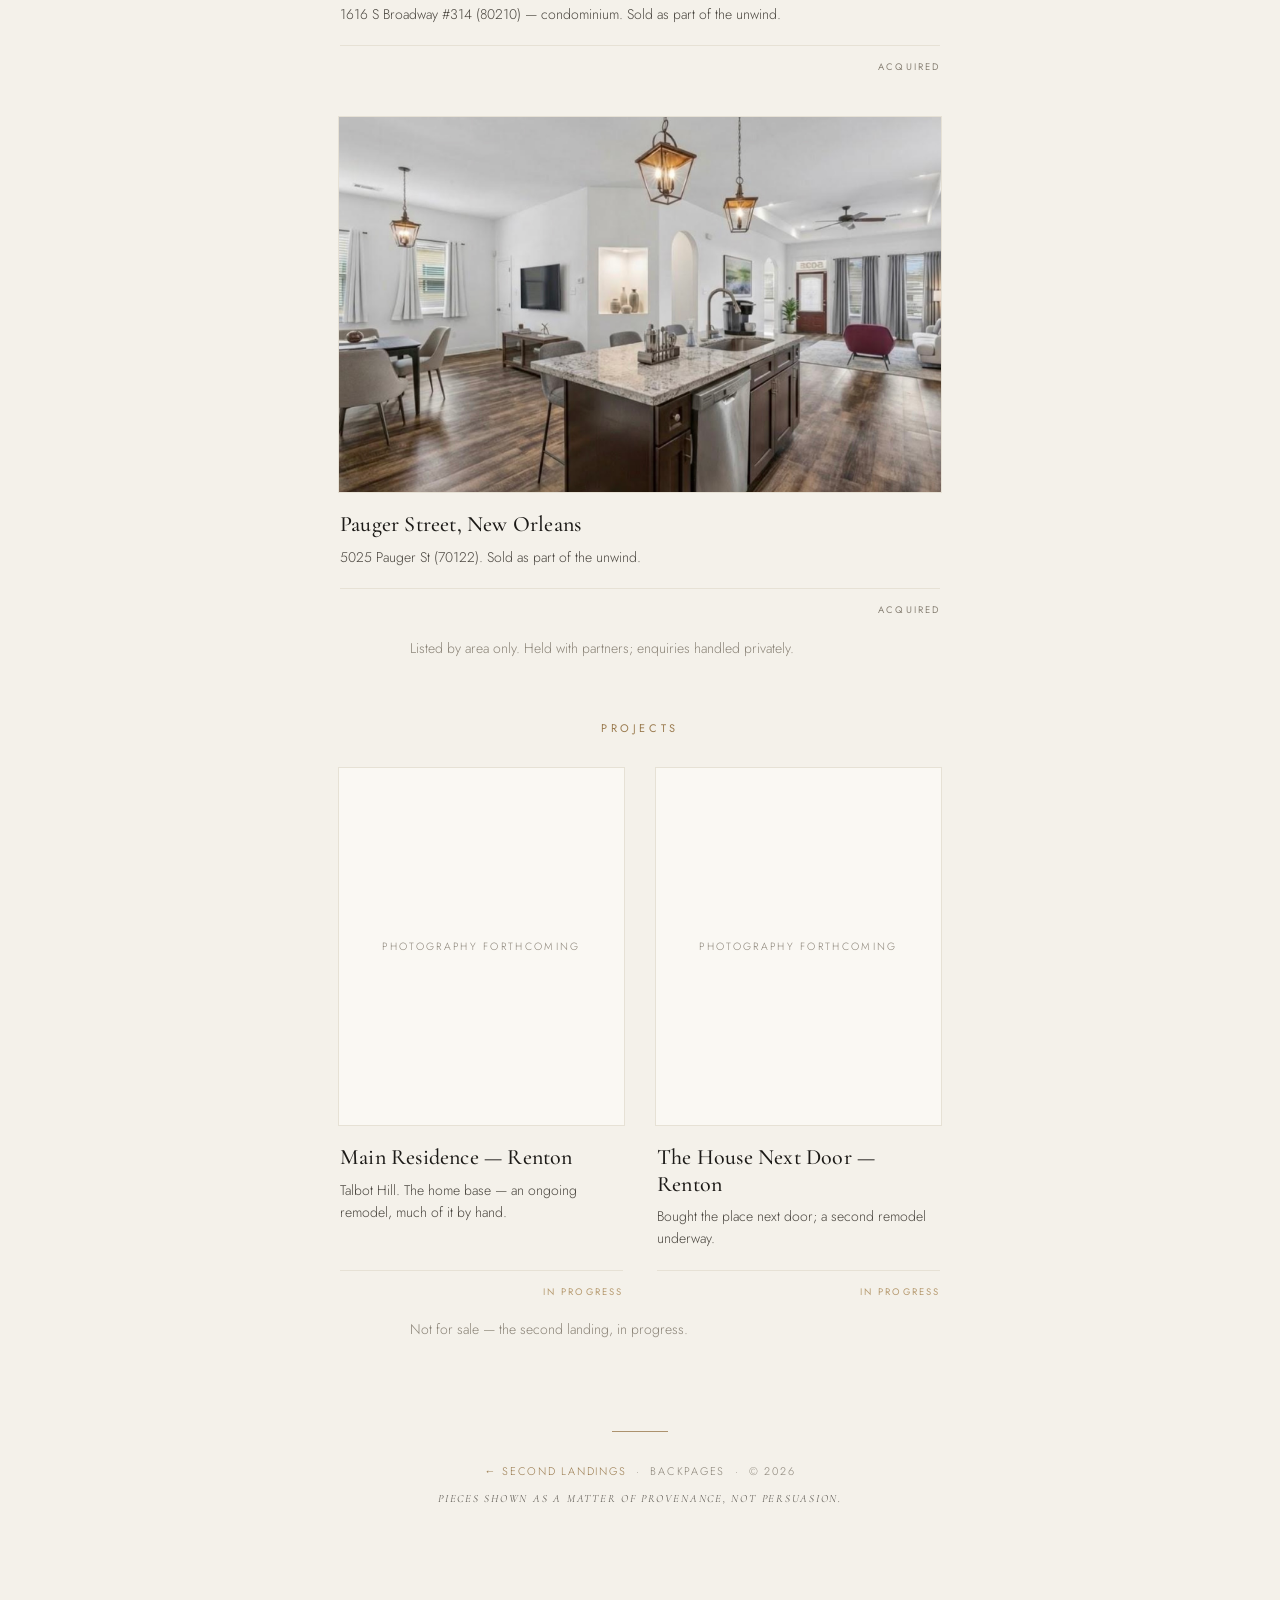
==== commit 08ce7693: "Backpages: clarify filter label 'Acquired' -> 'Acquired (Sold)' Co-Authored-By: Claude Opus 4.8 <nor" ====
--- a/backpages/index.html
+++ b/backpages/index.html
@@ -37,7 +37,7 @@
         <div class="filters" role="tablist">
           <button class="filter is-active" data-filter="all">All</button>
           <button class="filter" data-filter="available">Available</button>
-          <button class="filter" data-filter="sold">Acquired</button>
+          <button class="filter" data-filter="sold">Acquired (Sold)</button>
         </div>
       </div>
       <div id="items" class="items">
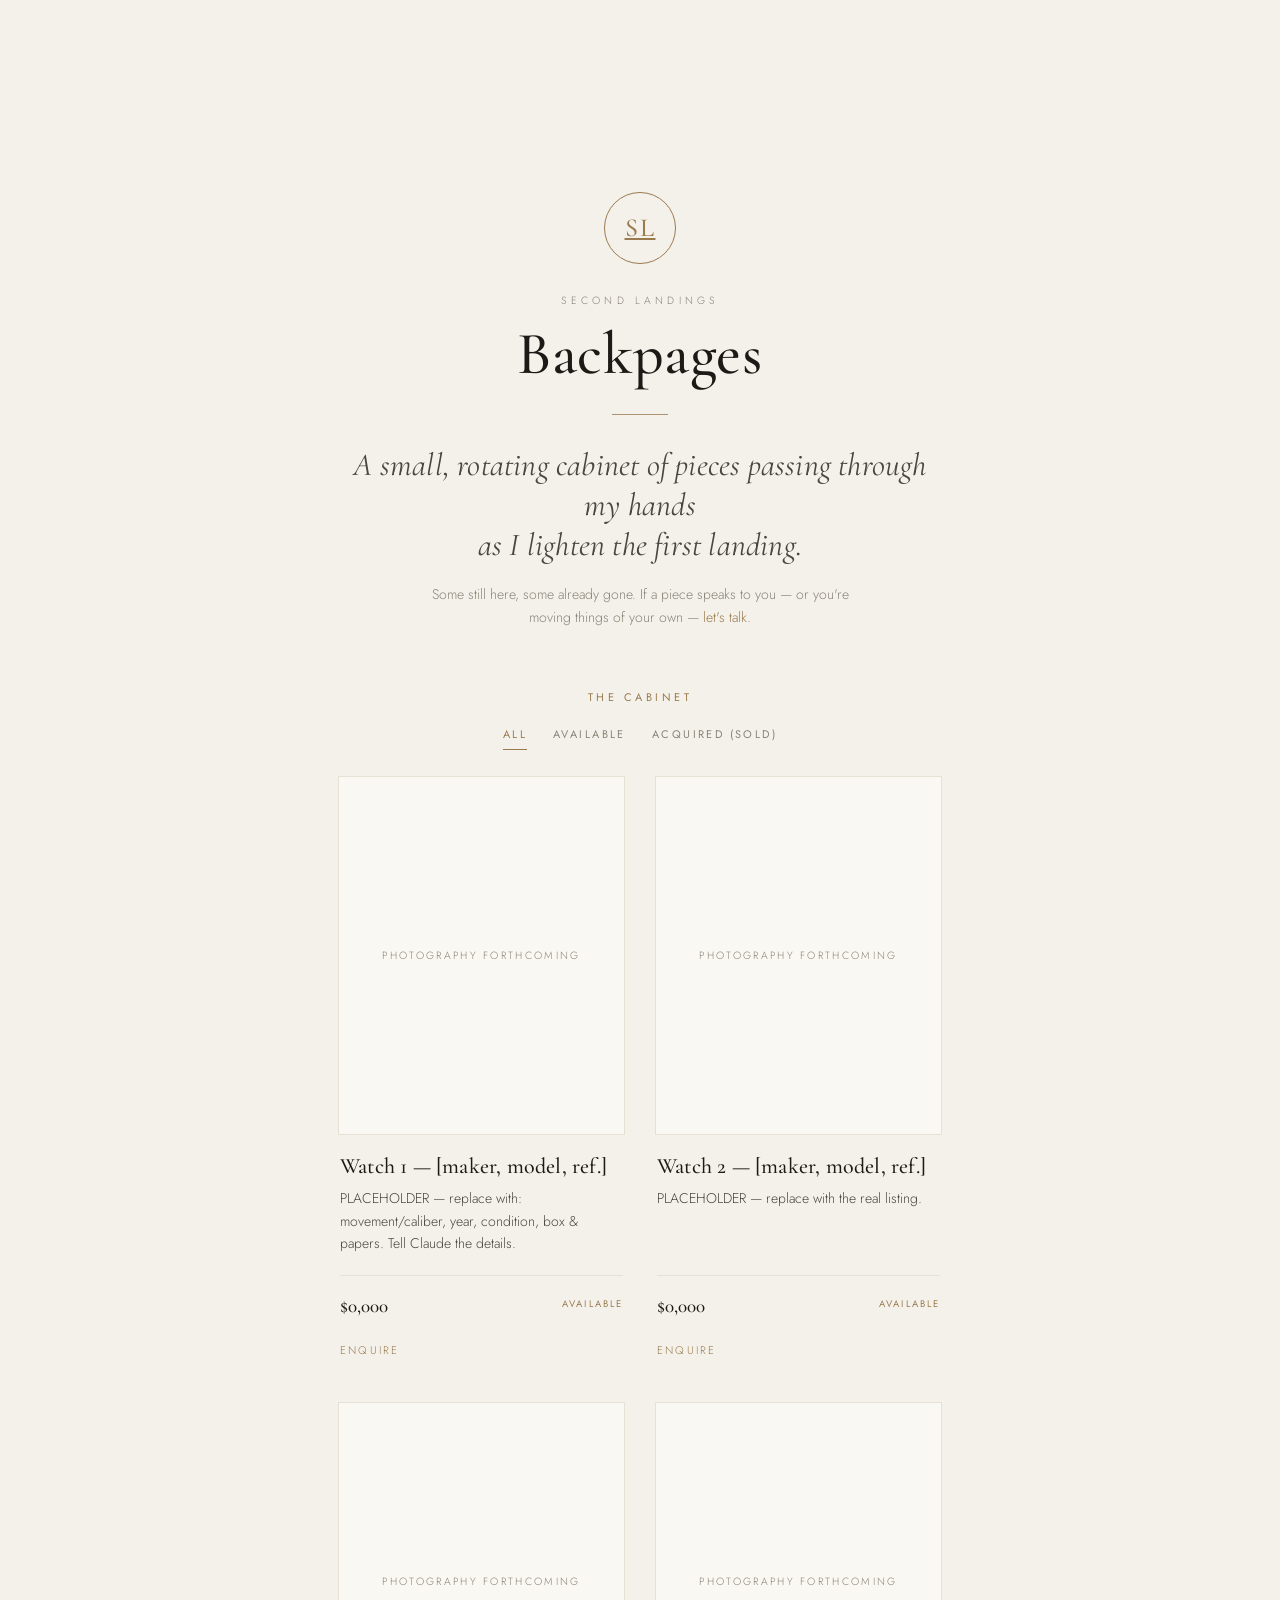
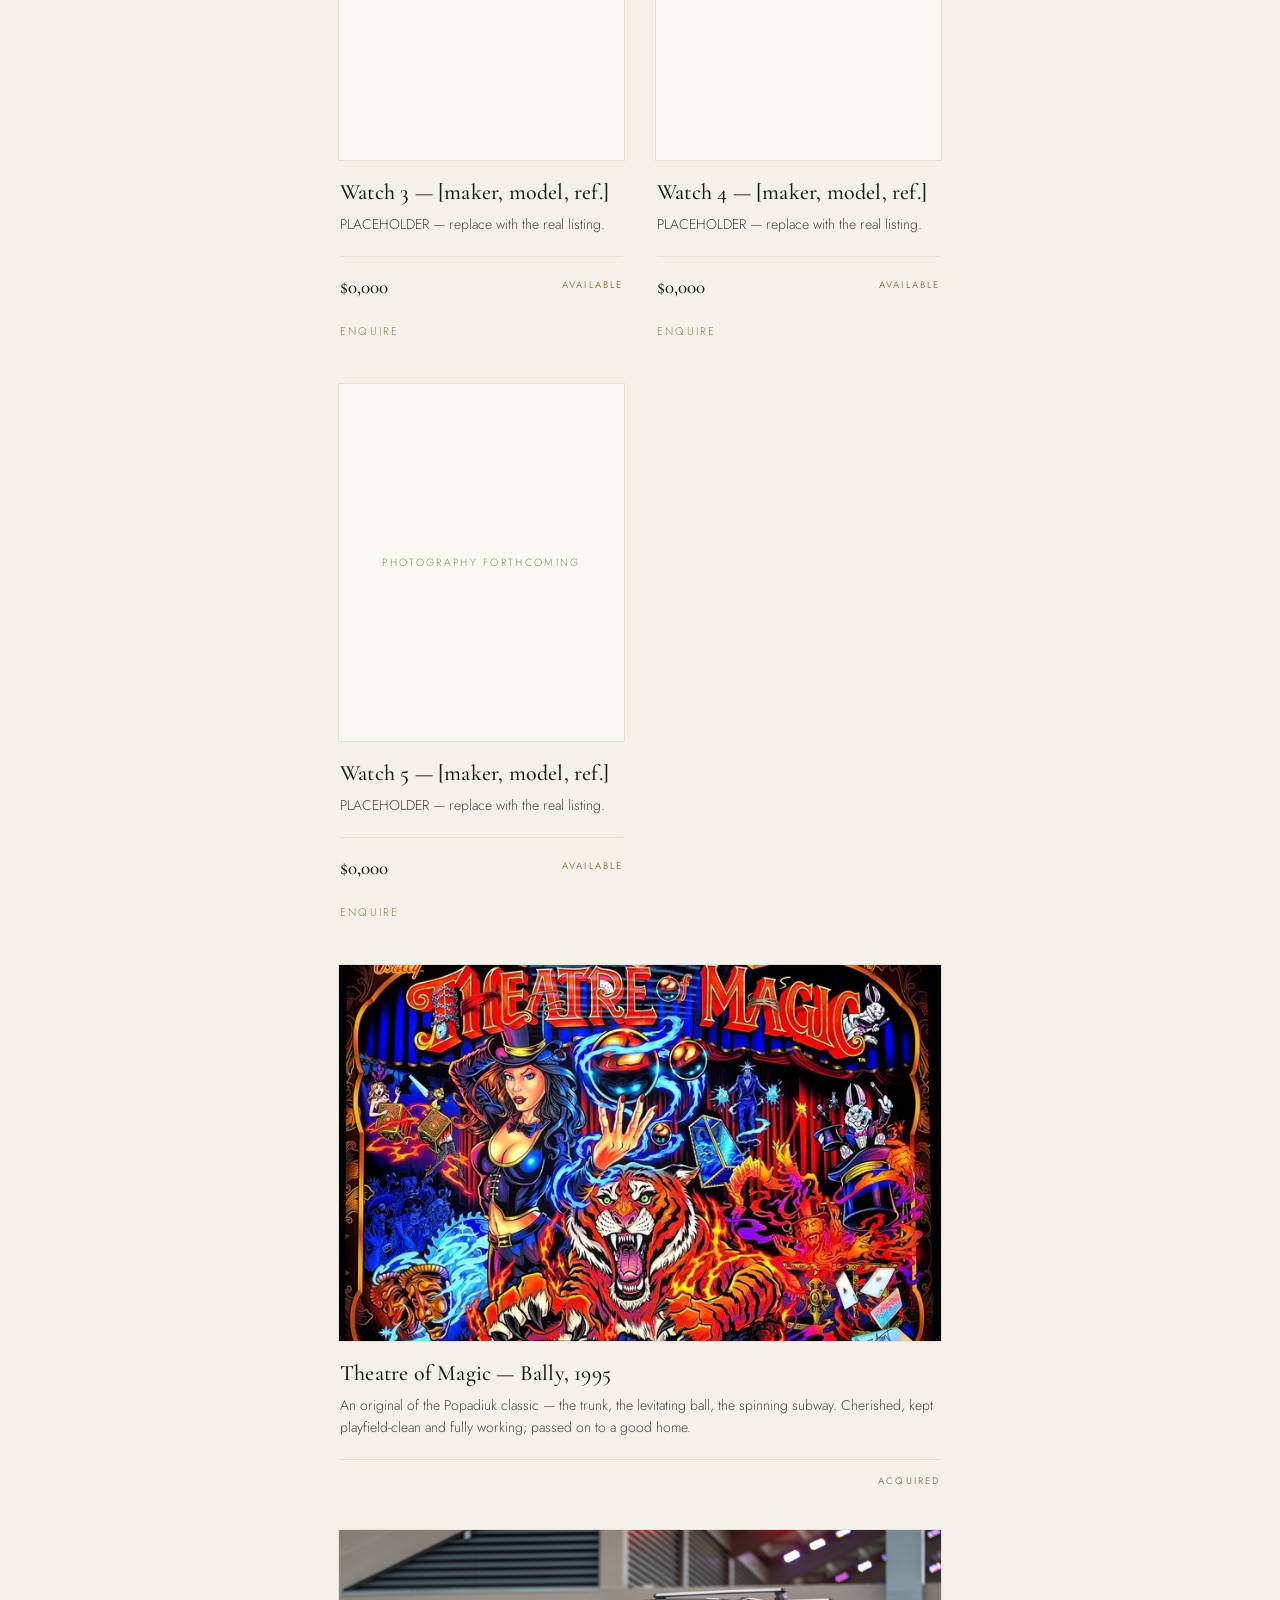
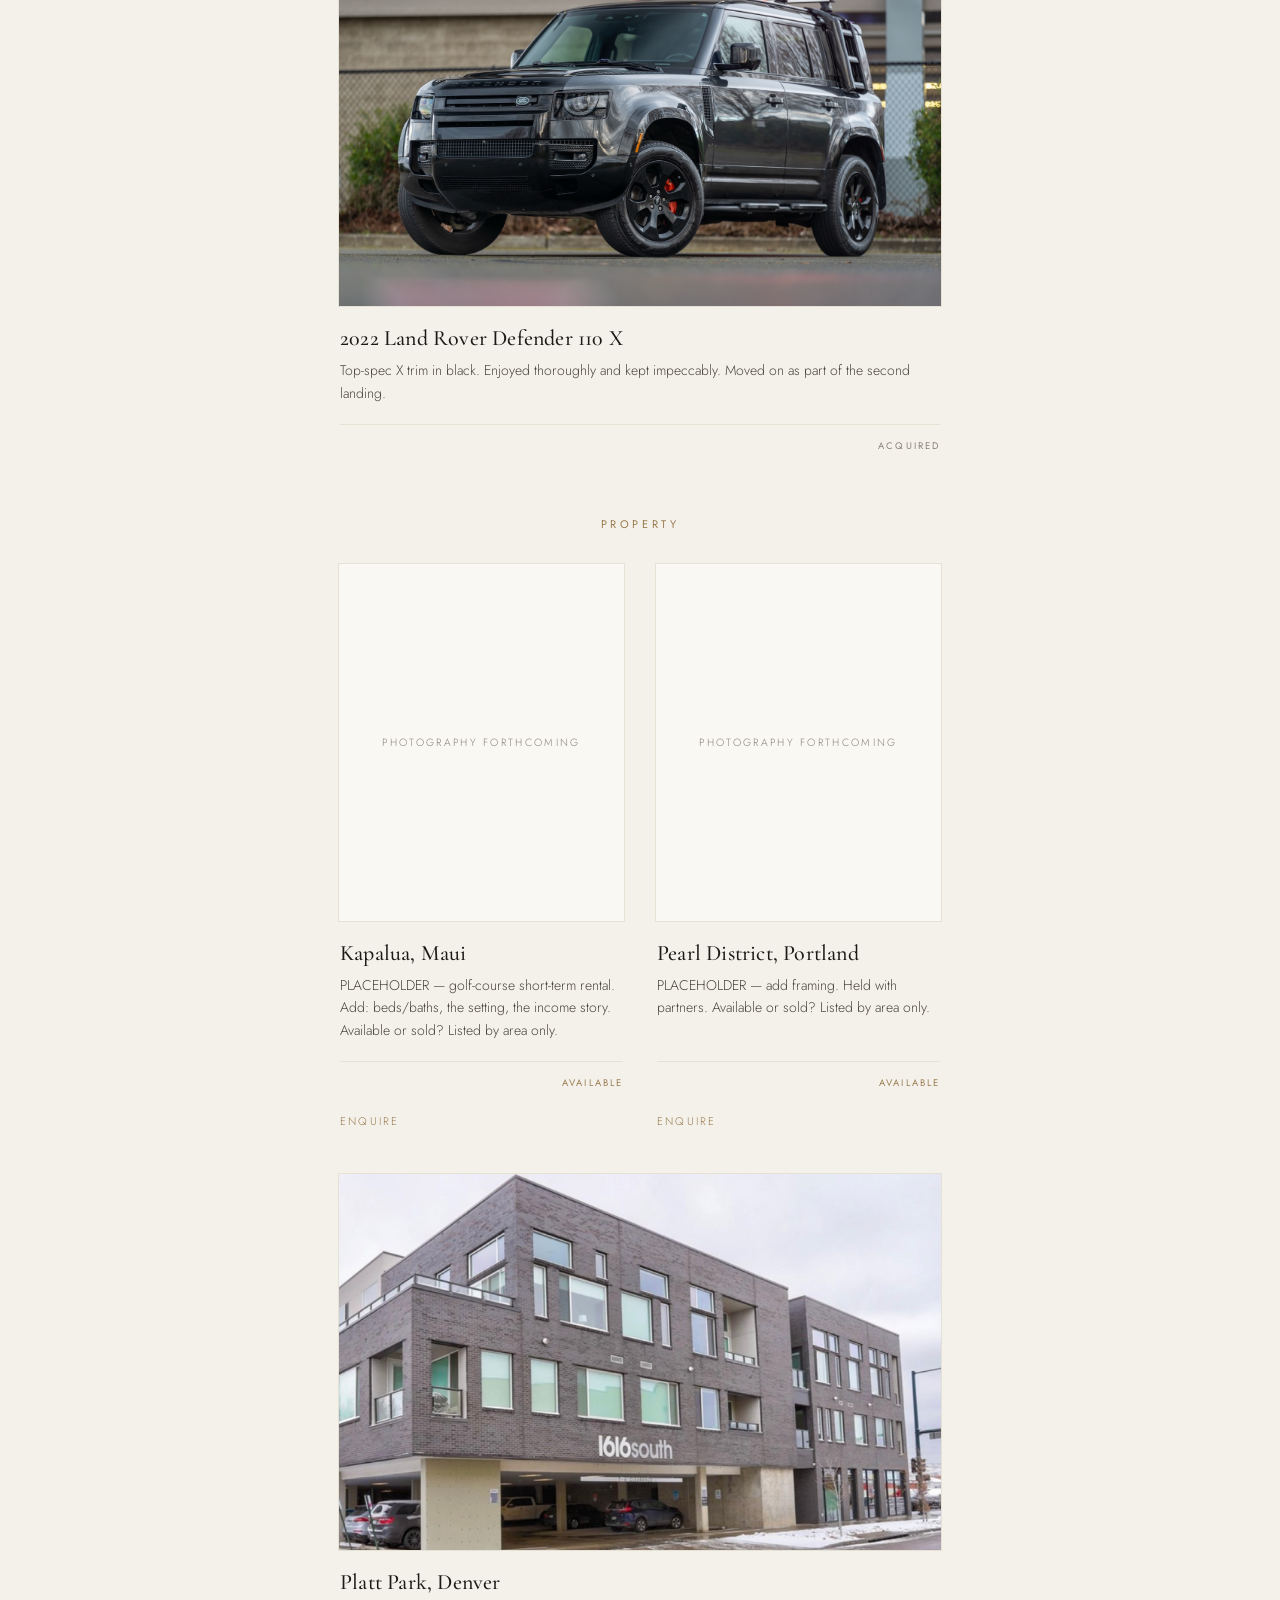
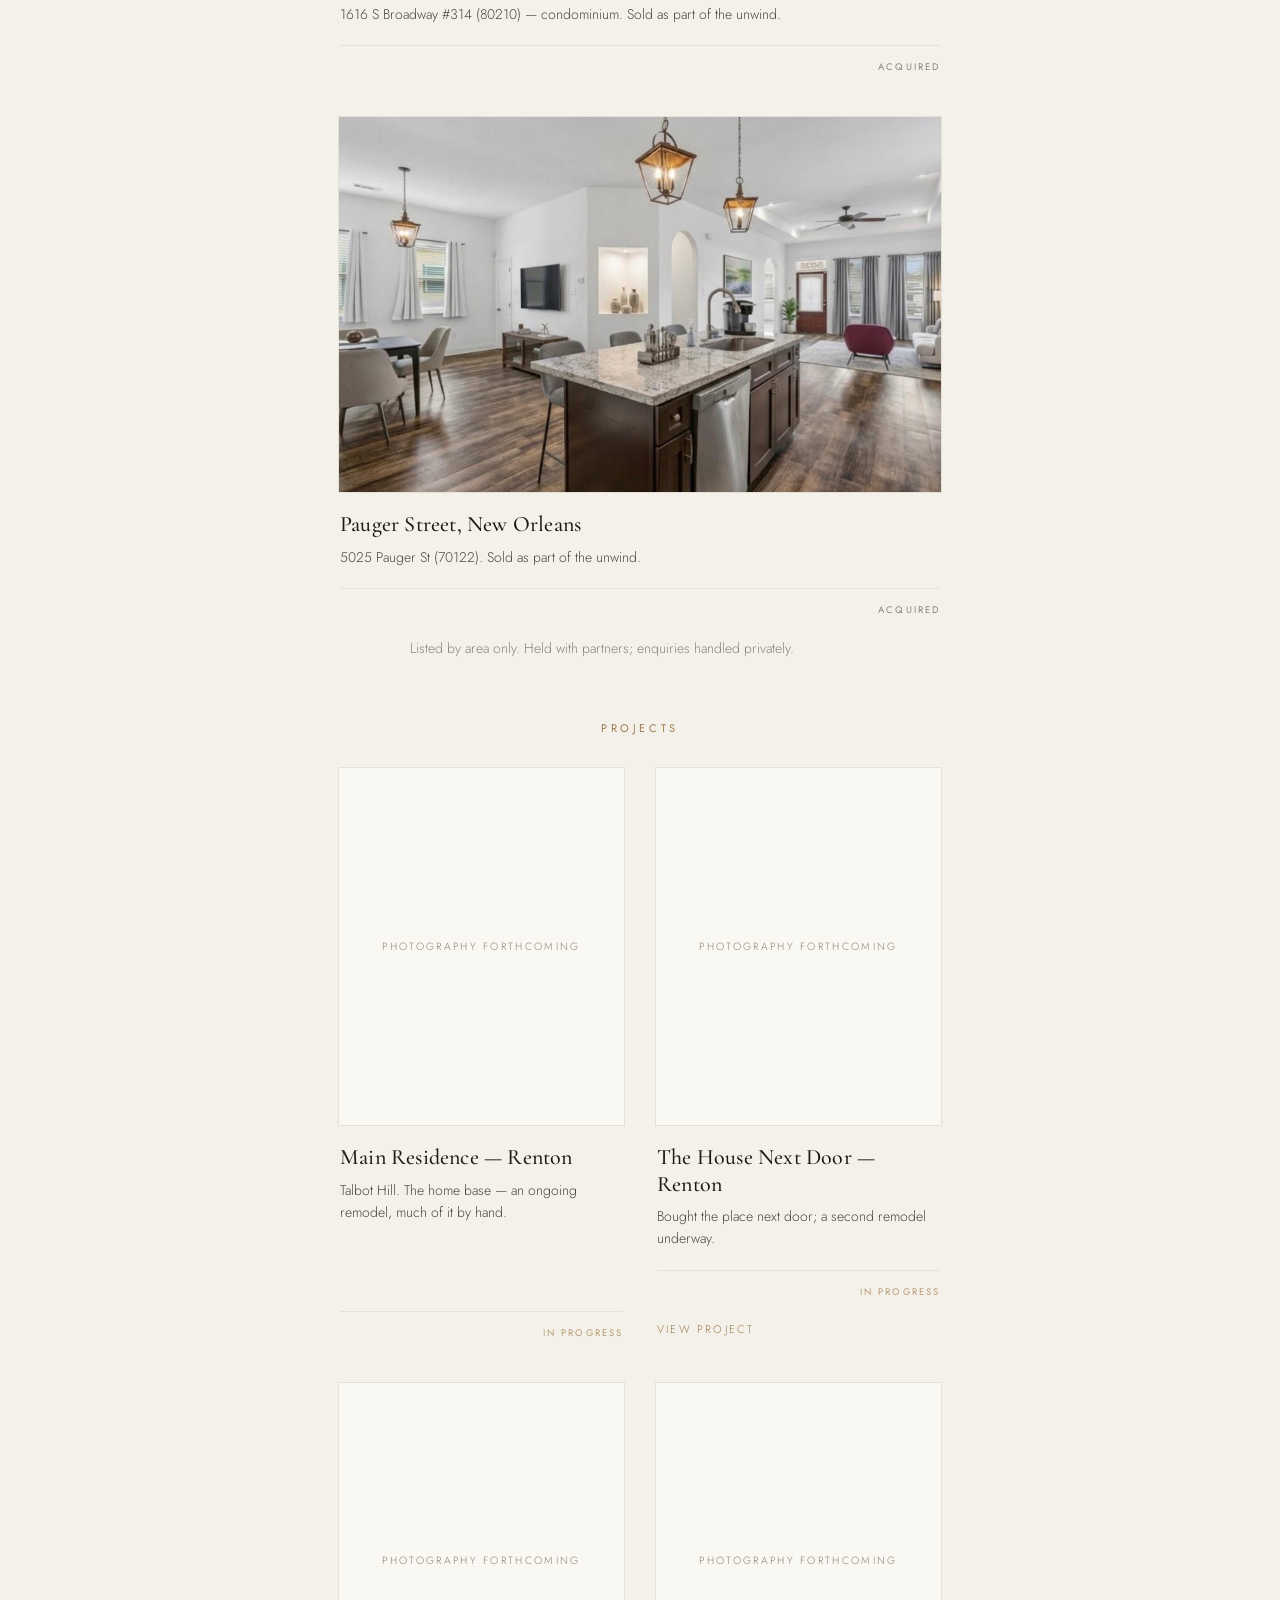
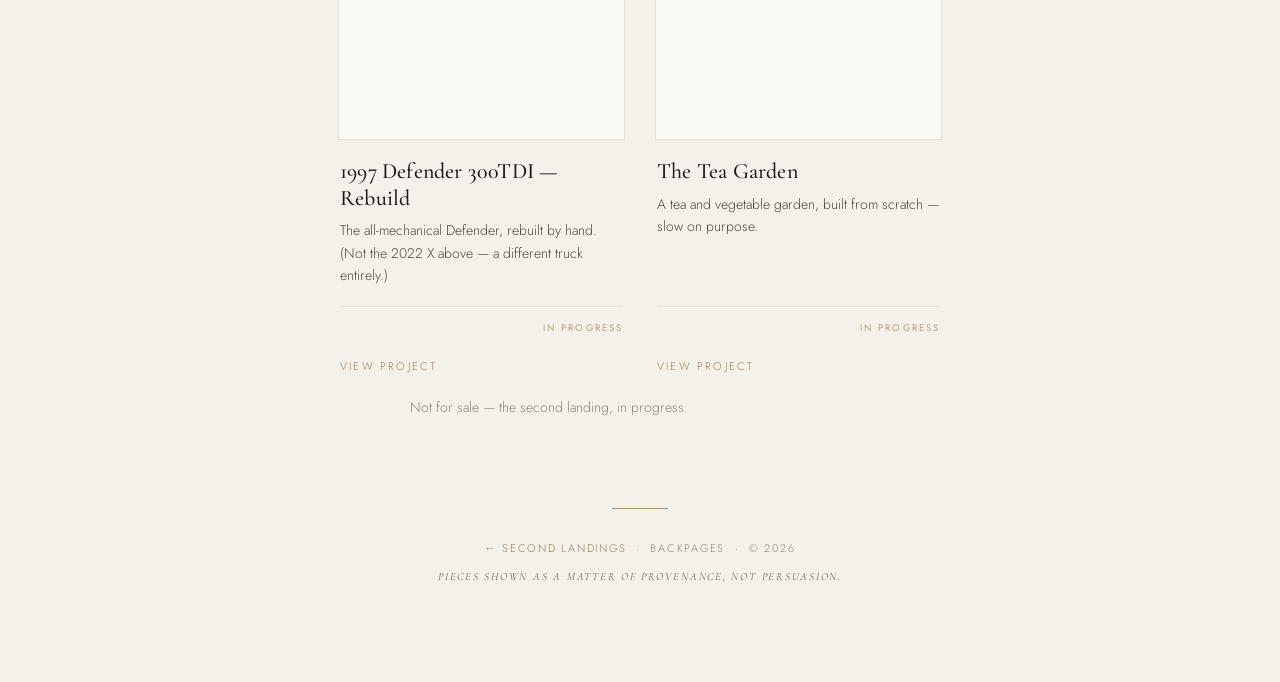
==== commit c2635561: "Add Defender + Renton project pages; wire Backpages Projects cards - /projects/defender-300tdi/ (199" ====
--- a/backpages/index.html
+++ b/backpages/index.html
@@ -75,6 +75,6 @@
 
   </main>
 
-  <script src="../app.js?v=4"></script>
+  <script src="../app.js?v=5"></script>
 </body>
 </html>
